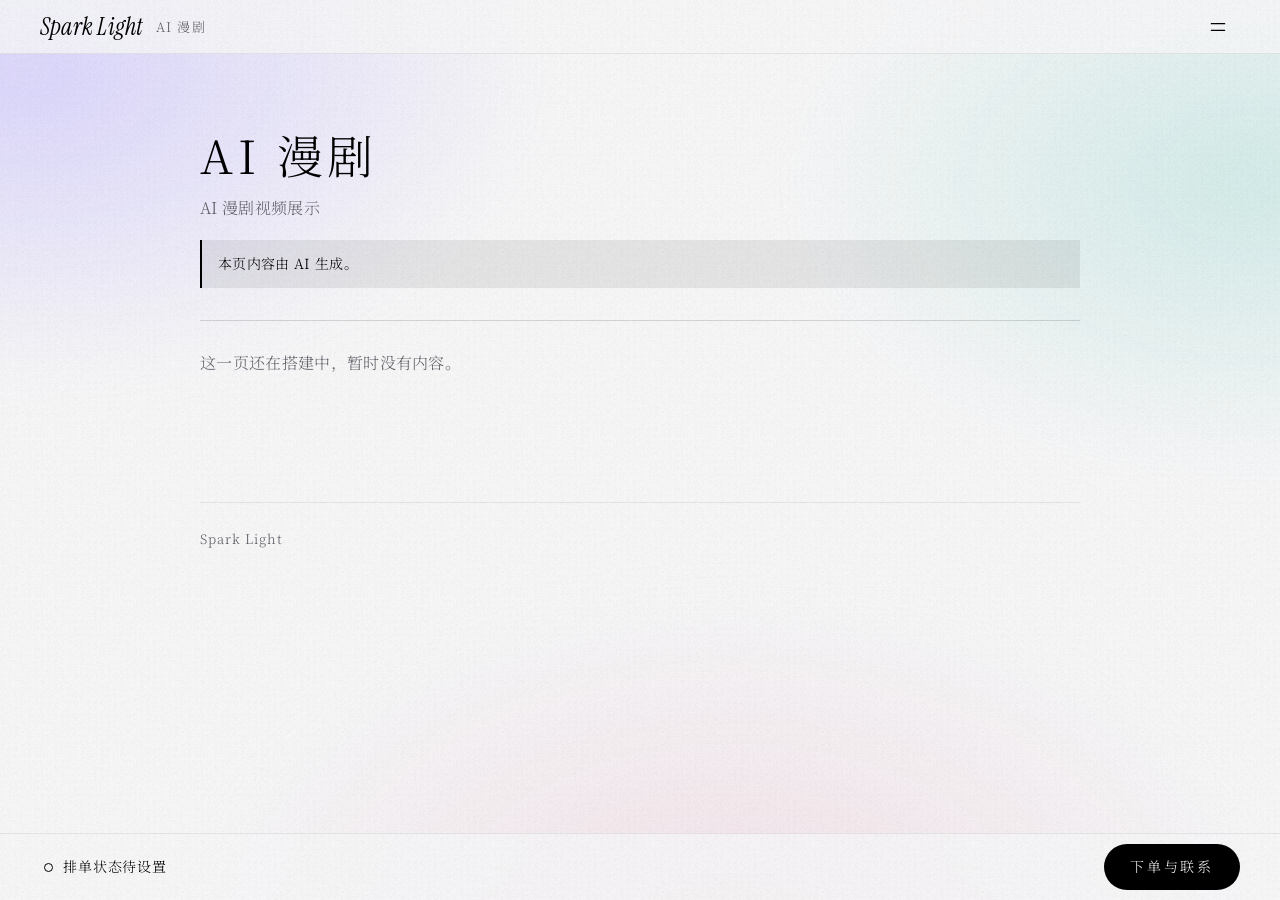
==== drama/index.html @ 35c81d9a "上线 spark-light 作品集站点：多页面结构、主题与数据层 - 首页、作品、游戏、戏剧、反馈等页面 - core 内核（shell/boot/data/util）与 themes 主题注册 -" ====
<!doctype html>
<html lang="zh-CN" data-root="../">
<head>
<meta charset="utf-8">
<meta name="viewport" content="width=device-width, initial-scale=1, viewport-fit=cover">
<title>AI 漫剧 · Spark Light</title>
<meta name="theme-color" content="#f8f8f9">
<link rel="icon" href="../favicon.svg" type="image/svg+xml">
<!-- 字体：非阻塞加载。加载不出来时，自动使用 core/base.css 里设置的兜底字体，页面不会卡住 -->
<link rel="preconnect" href="https://fonts.googleapis.com">
<link rel="preconnect" href="https://fonts.gstatic.com" crossorigin>
<link rel="preload" as="style" href="https://fonts.googleapis.com/css2?family=Instrument+Serif:ital@0;1&family=Noto+Serif+SC:wght@300;400;600&display=swap" onload="this.onload=null;this.rel='stylesheet'">
<noscript><link rel="stylesheet" href="https://fonts.googleapis.com/css2?family=Instrument+Serif:ital@0;1&family=Noto+Serif+SC:wght@300;400;600&display=swap"></noscript>
<link rel="stylesheet" href="../core/base.css">
<script src="../themes/registry.js"></script>
<script src="../core/init.js"></script>
<noscript><style>.sl-fallback{opacity:1!important;animation:none!important;pointer-events:auto!important}</style></noscript>
<link rel="stylesheet" href="page.css">
</head>
<body data-page="drama">
<a class="sl-fallback" href="../">Spark Light 主界面</a>
<main id="main" class="sl-main">
  <header class="sl-page-head">
    <h1 class="sl-page-title" id="page-title">AI 漫剧</h1>
    <p class="sl-lede" id="page-lede"></p>
    <p class="sl-ai-note">本页内容由 AI 生成。</p>
  </header>
  <div id="page-body">
    <p class="sl-empty">这一页还在搭建中，暂时没有内容。</p>
  </div>
  <footer class="sl-foot">Spark Light</footer>
</main>
<script type="module" src="../core/boot.js"></script>
<script type="module" src="page.js"></script>
</body>
</html>
---- core/base.css ----
/* core/base.css
   与主题无关的结构和组件骨架。所有颜色、字体、圆角、动效曲线都来自 --sl-* 变量。
   主题文件（themes 文件夹下各主题的 theme.css）只负责给变量赋值和加装饰。
   下面 :root 里的值是兜底：即使主题文件没加载出来，站点也能正常阅读。 */

:root {
  --sl-bg: #f8f8f9;
  --sl-surface: #fdfdfd;
  --sl-surface-2: #efeff1;
  --sl-ink: #000;
  --sl-ink-2: #2c2c30;
  --sl-mute: #62626a;      /* 次要文字，对浅底对比度约 5.7:1 */
  --sl-faint: #8a8a92;     /* 仅用于装饰，不用于需要阅读的文字 */
  --sl-on-ink: #fff;
  --sl-line: rgba(0, 0, 0, .14);
  --sl-line-2: rgba(0, 0, 0, .07);
  --sl-glow-a: rgba(207, 200, 255, .7);
  --sl-glow-b: rgba(191, 230, 225, .65);
  --sl-glow-c: rgba(241, 216, 226, .65);
  --sl-glass-bg: rgba(253, 253, 253, .86);
  --sl-glass-blur: 18px;
  --sl-scrim: rgba(0, 0, 0, .35);
  --sl-font-disp: "Instrument Serif", "Didot", "Bodoni 72", "Times New Roman", serif;
  --sl-font-body: "Noto Serif SC", "Source Han Serif SC", "Noto Serif CJK SC", "Songti SC", "STSong", "SimSun", serif;
  --sl-font-mono: ui-monospace, "SF Mono", Menlo, Consolas, monospace;
  --sl-radius-s: 10px;
  --sl-radius-m: 18px;
  --sl-radius-l: 26px;
  --sl-radius-pill: 999px;
  --sl-ease: cubic-bezier(.22, .8, .18, 1);
  --sl-head-h: 54px;
  --sl-bar-h: 64px;
  --sl-sat: env(safe-area-inset-top, 0px);
  --sl-sab: env(safe-area-inset-bottom, 0px);
  --sl-z-bg: -1;
  --sl-z-head: 40;
  --sl-z-bar: 45;
  --sl-z-grain: 60;
  --sl-z-scrim: 70;
  --sl-z-sheet: 80;
  --sl-z-toast: 90;
}

*, *::before, *::after { box-sizing: border-box; }
html { -webkit-text-size-adjust: 100%; -webkit-tap-highlight-color: transparent; scroll-padding-top: calc(var(--sl-head-h) + var(--sl-sat) + 12px); }
html, body { overflow-x: hidden; overflow-x: clip; }
body {
  margin: 0;
  padding-top: calc(var(--sl-head-h) + var(--sl-sat));
  padding-bottom: calc(var(--sl-bar-h) + var(--sl-sab) + 24px);
  background: var(--sl-bg);
  color: var(--sl-ink);
  font-family: var(--sl-font-body);
  font-weight: 300;
  font-size: 16px;
  line-height: 1.8;
  letter-spacing: .02em;
  min-height: 100vh;
}
body.sl-lock { overflow: hidden; }
button { font: inherit; color: inherit; background: none; border: 0; padding: 0; cursor: pointer; touch-action: manipulation; -webkit-user-select: none; user-select: none; }
a { color: inherit; }
svg { display: block; }
h1, h2, h3, p, ul, ol { margin: 0; }
ul, ol { padding: 0; list-style: none; }
:focus-visible { outline: 2px solid var(--sl-ink); outline-offset: 3px; border-radius: 4px; }

.sl-visually-hidden { position: absolute; width: 1px; height: 1px; overflow: hidden; clip: rect(0 0 0 0); white-space: nowrap; }
.sl-skip { position: absolute; left: 12px; top: -60px; z-index: 100; padding: 10px 16px; background: var(--sl-ink); color: var(--sl-on-ink); border-radius: var(--sl-radius-s); text-decoration: none; }
.sl-skip:focus { top: calc(var(--sl-sat) + 8px); }

/* ---------- 动效降级 ----------
   data-motion="simple" 由 core/init.js 根据访客选择或系统“减少动态效果”设置写入 */
html[data-motion="simple"] *,
html[data-motion="simple"] *::before,
html[data-motion="simple"] *::after {
  animation-duration: .001ms !important;
  animation-delay: 0s !important;
  animation-iteration-count: 1 !important;
  transition-duration: .001ms !important;
  transition-delay: 0s !important;
  scroll-behavior: auto !important;
}
@media (prefers-reduced-motion: reduce) {
  html:not([data-motion]) *, html:not([data-motion]) *::before, html:not([data-motion]) *::after {
    animation-duration: .001ms !important; animation-delay: 0s !important; transition-duration: .001ms !important; transition-delay: 0s !important; scroll-behavior: auto !important;
  }
}

/* ---------- 顶栏 ---------- */
.sl-head {
  position: fixed; left: 0; right: 0; top: 0; z-index: var(--sl-z-head);
  height: calc(var(--sl-head-h) + var(--sl-sat));
  padding: var(--sl-sat) clamp(20px, 5vw, 40px) 0;
  display: flex; align-items: center; justify-content: space-between; gap: 12px;
  background: var(--sl-glass-bg);
  -webkit-backdrop-filter: blur(var(--sl-glass-blur)); backdrop-filter: blur(var(--sl-glass-blur));
  border-bottom: 1px solid var(--sl-line-2);
}
.sl-brand { display: inline-flex; align-items: baseline; gap: 12px; min-height: 44px; align-items: center; text-decoration: none; }
.sl-brand-name { font-family: var(--sl-font-disp); font-style: italic; font-size: 24px; line-height: 1; letter-spacing: .01em; }
.sl-brand-page { font-size: 13px; color: var(--sl-mute); letter-spacing: .12em; }
.sl-iconbtn { width: 44px; height: 44px; display: grid; place-items: center; border-radius: 50%; transition: background-color .3s var(--sl-ease); }
.sl-iconbtn:hover { background: var(--sl-line-2); }

/* ---------- 底部固定：排单状态 + 下单与联系 ---------- */
.sl-orderbar {
  position: fixed; left: 0; right: 0; bottom: 0; z-index: var(--sl-z-bar);
  padding: 10px clamp(20px, 5vw, 40px) calc(10px + var(--sl-sab));
  min-height: calc(var(--sl-bar-h) + var(--sl-sab));
  display: flex; align-items: center; justify-content: space-between; gap: 12px;
  background: var(--sl-glass-bg);
  -webkit-backdrop-filter: blur(var(--sl-glass-blur)); backdrop-filter: blur(var(--sl-glass-blur));
  border-top: 1px solid var(--sl-line-2);
}
.sl-status { display: inline-flex; align-items: center; gap: 10px; min-height: 44px; padding: 0 4px; font-size: 14px; letter-spacing: .06em; text-align: left; }
.sl-dot { width: 9px; height: 9px; border-radius: 50%; border: 1.5px solid var(--sl-ink); flex: none; }
.sl-status[data-state="open"] .sl-dot { background: var(--sl-ink); }

/* ---------- 按钮 ---------- */
.sl-btn {
  display: inline-flex; align-items: center; justify-content: center; gap: 10px;
  min-height: 46px; padding: 0 26px; border-radius: var(--sl-radius-pill);
  background: var(--sl-ink); color: var(--sl-on-ink);
  font-size: 14px; letter-spacing: .2em; text-decoration: none; white-space: nowrap;
  transition: opacity .3s var(--sl-ease), transform .25s var(--sl-ease);
}
.sl-btn:hover { opacity: .86; }
.sl-btn:active { transform: scale(.97); }
.sl-btn--ghost { background: transparent; color: var(--sl-ink); border: 1px solid var(--sl-line); }

/* ---------- 底部弹层（手机）/ 居中弹窗（宽屏）---------- */
.sl-scrim { position: fixed; inset: 0; z-index: var(--sl-z-scrim); background: var(--sl-scrim); opacity: 0; visibility: hidden; transition: opacity .35s var(--sl-ease), visibility 0s .35s; }
.sl-scrim.on { opacity: 1; visibility: visible; transition-delay: 0s; }
.sl-sheet {
  position: fixed; left: 0; right: 0; bottom: 0; z-index: var(--sl-z-sheet);
  max-height: 86vh; max-height: 86dvh; overflow: auto; overscroll-behavior: contain;
  padding: 10px clamp(20px, 5vw, 28px) calc(28px + var(--sl-sab));
  border-radius: var(--sl-radius-l) var(--sl-radius-l) 0 0;
  background: var(--sl-surface);
  box-shadow: 0 -30px 70px -30px rgba(0, 0, 0, .35);
  transform: translateY(105%); visibility: hidden;
  transition: transform .5s var(--sl-ease), visibility 0s .5s;
}
.sl-sheet.on { transform: none; visibility: visible; transition-delay: 0s; }
.sl-sheet-grip { width: 38px; height: 4px; border-radius: 4px; background: var(--sl-line); margin: 4px auto 6px; }
.sl-sheet-head { display: flex; align-items: center; justify-content: space-between; gap: 12px; margin-bottom: 8px; }
.sl-sheet-title { font-size: 22px; font-weight: 400; letter-spacing: .06em; }
.sl-sheet-sec { margin-top: 22px; padding-top: 18px; border-top: 1px solid var(--sl-line-2); }
.sl-sheet-sec > h3 { font-size: 13px; font-weight: 400; color: var(--sl-mute); letter-spacing: .14em; margin-bottom: 8px; }
@media (min-width: 720px) {
  .sl-sheet {
    left: 50%; right: auto; bottom: auto; top: 50%; width: min(520px, 92vw);
    border-radius: var(--sl-radius-l); padding-bottom: 28px; opacity: 0;
    transform: translate(-50%, -46%) scale(.98);
    box-shadow: 0 40px 90px -30px rgba(0, 0, 0, .4);
    transition: transform .5s var(--sl-ease), opacity .4s var(--sl-ease), visibility 0s .5s;
  }
  .sl-sheet.on { transform: translate(-50%, -50%); opacity: 1; }
  .sl-sheet-grip { display: none; }
}

/* 弹层里的列表行 */
.sl-rows > li { border-bottom: 1px solid var(--sl-line-2); }
.sl-rows > li:last-child { border-bottom: 0; }
.sl-row { display: flex; align-items: center; justify-content: space-between; gap: 14px; width: 100%; min-height: 52px; padding: 8px 2px; text-align: left; text-decoration: none; }
.sl-row-main { display: grid; gap: 2px; min-width: 0; }
.sl-row-title { font-size: 17px; letter-spacing: .05em; }
.sl-row-desc { font-size: 13px; color: var(--sl-mute); line-height: 1.6; }
.sl-row[aria-current="page"] .sl-row-title { font-weight: 600; }
.sl-row[aria-disabled="true"] { opacity: .55; cursor: default; }
.sl-tag { font-size: 12px; letter-spacing: .1em; color: var(--sl-mute); border: 1px solid var(--sl-line); border-radius: var(--sl-radius-pill); padding: 1px 10px; white-space: nowrap; }

/* 开关 */
.sl-switch { position: relative; flex: none; width: 52px; height: 30px; border-radius: var(--sl-radius-pill); background: var(--sl-line); transition: background-color .3s var(--sl-ease); }
.sl-switch::after { content: ""; position: absolute; left: 3px; top: 3px; width: 24px; height: 24px; border-radius: 50%; background: var(--sl-surface); box-shadow: 0 1px 3px rgba(0, 0, 0, .3); transition: transform .3s var(--sl-ease); }
.sl-switch[aria-checked="true"] { background: var(--sl-ink); }
.sl-switch[aria-checked="true"]::after { transform: translateX(22px); }

/* 单选（主题列表）*/
.sl-radio { flex: none; width: 20px; height: 20px; border-radius: 50%; border: 1.5px solid var(--sl-ink); display: grid; place-items: center; }
.sl-row[aria-checked="true"] .sl-radio::after { content: ""; width: 10px; height: 10px; border-radius: 50%; background: var(--sl-ink); }

/* 提示条 */
.sl-toast { position: fixed; left: 50%; bottom: calc(var(--sl-bar-h) + var(--sl-sab) + 18px); z-index: var(--sl-z-toast); transform: translate(-50%, 12px); opacity: 0; pointer-events: none; padding: 10px 20px; border-radius: var(--sl-radius-pill); background: var(--sl-ink); color: var(--sl-on-ink); font-size: 14px; transition: opacity .3s var(--sl-ease), transform .3s var(--sl-ease); }
.sl-toast.on { opacity: 1; transform: translate(-50%, 0); }

/* ---------- 页面内容骨架 ---------- */
.sl-main { max-width: 960px; margin: 0 auto; padding: 0 clamp(20px, 5vw, 40px); }
.sl-section { padding: clamp(44px, 9vw, 84px) 0 0; }
.sl-h2 { font-size: clamp(26px, 5vw, 34px); font-weight: 400; letter-spacing: .08em; line-height: 1.3; }
.sl-lede { margin-top: 10px; color: var(--sl-mute); max-width: 36em; }
.sl-ph { color: var(--sl-mute); font-style: italic; }
.sl-loading { color: var(--sl-mute); padding: 16px 0; }
.sl-empty { margin-top: 28px; padding: 28px 0; border-top: 1px solid var(--sl-line); color: var(--sl-mute); }
.sl-error { margin-top: 18px; padding: 14px 16px; border: 1px solid var(--sl-ink); border-radius: var(--sl-radius-s); display: grid; gap: 4px; font-size: 14px; line-height: 1.7; }
.sl-ai-note { margin-top: 18px; padding: 12px 16px; border-left: 2px solid var(--sl-ink); background: var(--sl-line-2); font-size: 14px; line-height: 1.7; }

.sl-page-head { padding-top: clamp(40px, 9vw, 72px); }
.sl-page-title { font-family: var(--sl-font-body); font-size: clamp(30px, 7vw, 46px); font-weight: 300; letter-spacing: .1em; line-height: 1.25; }

/* 价目 */
.sl-price-cat { margin-top: 36px; }
.sl-price-cat > h3 { font-size: 20px; font-weight: 400; letter-spacing: .08em; }
.sl-price-sum { font-size: 14px; color: var(--sl-mute); margin-top: 2px; }
.sl-price-list { margin-top: 10px; }
.sl-price-row { display: grid; grid-template-columns: 1fr auto; gap: 4px 18px; padding: 12px 0; border-bottom: 1px solid var(--sl-line-2); align-items: baseline; }
.sl-price-name { letter-spacing: .04em; }
.sl-price-val { font-family: var(--sl-font-disp); font-size: 22px; letter-spacing: .02em; white-space: nowrap; }
.sl-price-note { grid-column: 1 / -1; font-size: 13px; color: var(--sl-mute); line-height: 1.6; }
.sl-rules { margin-top: 12px; display: grid; gap: 6px; font-size: 14px; color: var(--sl-ink-2); }
.sl-rules > li { padding-left: 1.1em; position: relative; }
.sl-rules > li::before { content: ""; position: absolute; left: 0; top: .85em; width: .5em; height: 1px; background: var(--sl-ink); }

/* 入口列表：带分隔线的行，不做成一堆卡片 */
.sl-entries { margin-top: 18px; border-top: 1px solid var(--sl-line); }
.sl-entry { display: flex; align-items: center; justify-content: space-between; gap: 18px; padding: 20px 2px; border-bottom: 1px solid var(--sl-line); text-decoration: none; transition: padding-left .4s var(--sl-ease); }
.sl-entry:hover { padding-left: 10px; }
.sl-entry-title { font-size: clamp(20px, 4vw, 26px); letter-spacing: .06em; }
.sl-entry-desc { font-size: 14px; color: var(--sl-mute); line-height: 1.6; }
.sl-entry-main { display: grid; gap: 2px; }

/* 页面底部署名 */
.sl-foot { margin-top: clamp(56px, 10vw, 96px); padding: 24px 0 8px; border-top: 1px solid var(--sl-line-2); font-size: 13px; color: var(--sl-mute); letter-spacing: .08em; }

/* 导航没挂上时的兜底入口：3 秒后才出现，避免正常情况下闪一下 */
.sl-fallback { position: fixed; left: 12px; top: calc(var(--sl-sat) + 10px); z-index: var(--sl-z-head); padding: 8px 14px; background: var(--sl-surface); border: 1px solid var(--sl-line); border-radius: var(--sl-radius-pill); font-size: 14px; opacity: 0; pointer-events: none; animation: sl-fallback-in 0s 3s forwards; }
html[data-shell] .sl-fallback { display: none; }
@keyframes sl-fallback-in { to { opacity: 1; pointer-events: auto; } }
html[data-motion="simple"] .sl-fallback { animation-delay: 3s !important; }
---- drama/page.css ----
/* AI 漫剧页专属样式。所有选择器都限定在 body[data-page="drama"] 下，避免影响其他页面。 */
body[data-page="drama"] .sl-page-head { padding-bottom: 4px; }
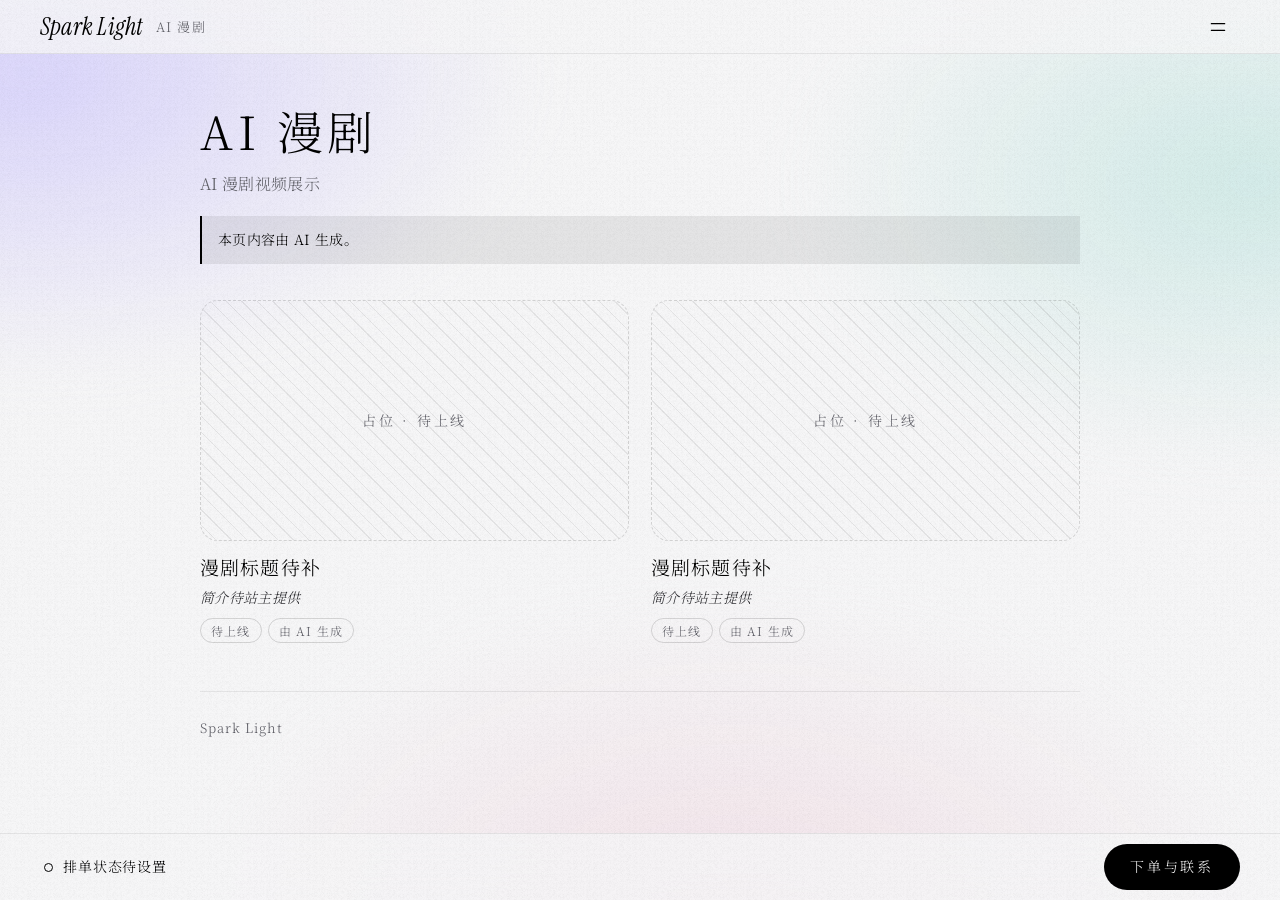
==== commit 2a95fa43: "阶段 4：间距收紧、AI 漫剧页、小游戏页骨架 间距 - 子页面板块间距收紧，相邻板块间加纯 CSS 细线 + 小菱形分隔 - 主界面取消章节强制一屏（--chap-min 改为 0px），高度由内容" ====
--- a/drama/index.html
+++ b/drama/index.html
@@ -25,9 +25,9 @@
     <p class="sl-lede" id="page-lede"></p>
     <p class="sl-ai-note">本页内容由 AI 生成。</p>
   </header>
-  <div id="page-body">
-    <p class="sl-empty">这一页还在搭建中，暂时没有内容。</p>
-  </div>
+  <section class="sl-section" aria-label="漫剧列表">
+    <div id="dr-root"><p class="sl-loading">正在读取漫剧</p></div>
+  </section>
   <footer class="sl-foot">Spark Light</footer>
 </main>
 <script type="module" src="../core/boot.js"></script>
--- a/core/base.css
+++ b/core/base.css
@@ -39,6 +39,11 @@
   --sl-z-scrim: 70;
   --sl-z-sheet: 80;
   --sl-z-toast: 90;
+  /* 板块之间的距离。想再紧一点或再松一点，只改这四个值（全站子页面同步变化） */
+  --sl-gap-head: clamp(28px, 6vw, 48px);     /* 页面标题上方 */
+  --sl-gap-first: clamp(22px, 4.5vw, 32px);  /* 标题与第一个板块之间 */
+  --sl-gap-section: clamp(20px, 4vw, 28px);  /* 板块分隔线上方、下方各一份 */
+  --sl-gap-foot: clamp(32px, 6vw, 48px);     /* 页面底部署名上方 */
 }
 
 *, *::before, *::after { box-sizing: border-box; }
@@ -187,16 +192,24 @@
 
 /* ---------- 页面内容骨架 ---------- */
 .sl-main { max-width: 960px; margin: 0 auto; padding: 0 clamp(20px, 5vw, 40px); }
-.sl-section { padding: clamp(44px, 9vw, 84px) 0 0; }
+.sl-section { padding: var(--sl-gap-first) 0 0; }
+/* 相邻板块之间：缩小空隙，并放一条细小的分隔装饰（纯 CSS 线条与菱形，颜色跟随主题变量） */
+.sl-section + .sl-section { padding-top: var(--sl-gap-section); }
+.sl-section + .sl-section::before {
+  content: ""; display: block; width: 200px; max-width: 70%; height: 10px; margin: 0 auto var(--sl-gap-section);
+  background: var(--sl-faint); opacity: .8;
+  -webkit-mask: url("data:image/svg+xml,%3Csvg xmlns='http://www.w3.org/2000/svg' viewBox='0 0 200 10' fill='none' stroke='%23000' stroke-width='1'%3E%3Cpath d='M0 5H82M118 5H200'/%3E%3Cpath d='M100 .8L104.2 5L100 9.2L95.8 5Z'/%3E%3C/svg%3E") center / 100% 100% no-repeat;
+  mask: url("data:image/svg+xml,%3Csvg xmlns='http://www.w3.org/2000/svg' viewBox='0 0 200 10' fill='none' stroke='%23000' stroke-width='1'%3E%3Cpath d='M0 5H82M118 5H200'/%3E%3Cpath d='M100 .8L104.2 5L100 9.2L95.8 5Z'/%3E%3C/svg%3E") center / 100% 100% no-repeat;
+}
 .sl-h2 { font-size: clamp(26px, 5vw, 34px); font-weight: 400; letter-spacing: .08em; line-height: 1.3; }
 .sl-lede { margin-top: 10px; color: var(--sl-mute); max-width: 36em; }
 .sl-ph { color: var(--sl-mute); font-style: italic; }
 .sl-loading { color: var(--sl-mute); padding: 16px 0; }
-.sl-empty { margin-top: 28px; padding: 28px 0; border-top: 1px solid var(--sl-line); color: var(--sl-mute); }
+.sl-empty { margin-top: 20px; padding: 20px 0; border-top: 1px solid var(--sl-line); color: var(--sl-mute); }
 .sl-error { margin-top: 18px; padding: 14px 16px; border: 1px solid var(--sl-ink); border-radius: var(--sl-radius-s); display: grid; gap: 4px; font-size: 14px; line-height: 1.7; }
 .sl-ai-note { margin-top: 18px; padding: 12px 16px; border-left: 2px solid var(--sl-ink); background: var(--sl-line-2); font-size: 14px; line-height: 1.7; }
 
-.sl-page-head { padding-top: clamp(40px, 9vw, 72px); }
+.sl-page-head { padding-top: var(--sl-gap-head); }
 .sl-page-title { font-family: var(--sl-font-body); font-size: clamp(30px, 7vw, 46px); font-weight: 300; letter-spacing: .1em; line-height: 1.25; }
 
 /* 价目 */
@@ -221,7 +234,7 @@
 .sl-entry-main { display: grid; gap: 2px; }
 
 /* 页面底部署名 */
-.sl-foot { margin-top: clamp(56px, 10vw, 96px); padding: 24px 0 8px; border-top: 1px solid var(--sl-line-2); font-size: 13px; color: var(--sl-mute); letter-spacing: .08em; }
+.sl-foot { margin-top: var(--sl-gap-foot); padding: 24px 0 8px; border-top: 1px solid var(--sl-line-2); font-size: 13px; color: var(--sl-mute); letter-spacing: .08em; }
 
 /* 导航没挂上时的兜底入口：3 秒后才出现，避免正常情况下闪一下 */
 .sl-fallback { position: fixed; left: 12px; top: calc(var(--sl-sat) + 10px); z-index: var(--sl-z-head); padding: 8px 14px; background: var(--sl-surface); border: 1px solid var(--sl-line); border-radius: var(--sl-radius-pill); font-size: 14px; opacity: 0; pointer-events: none; animation: sl-fallback-in 0s 3s forwards; }
--- a/drama/page.css
+++ b/drama/page.css
@@ -1,2 +1,49 @@
 /* AI 漫剧页专属样式。所有选择器都限定在 body[data-page="drama"] 下，避免影响其他页面。 */
 body[data-page="drama"] .sl-page-head { padding-bottom: 4px; }
+
+/* 列表：手机一列，宽屏两列 */
+body[data-page="drama"] .dr-grid { display: grid; grid-template-columns: minmax(0, 1fr); gap: 22px; }
+@media (min-width: 720px) { body[data-page="drama"] .dr-grid { grid-template-columns: repeat(2, minmax(0, 1fr)); gap: 26px 22px; } }
+body[data-page="drama"] .dr-card { display: grid; gap: 12px; width: 100%; text-align: left; border-radius: var(--sl-radius-m); }
+body[data-page="drama"] .dr-media { position: relative; display: block; aspect-ratio: 16 / 9; overflow: hidden; border-radius: var(--sl-radius-m); background: var(--sl-surface-2); }
+body[data-page="drama"] .dr-media img { width: 100%; height: 100%; object-fit: cover; display: block; transition: transform .6s var(--sl-ease); }
+body[data-page="drama"] .dr-nocover::after { content: ""; position: absolute; inset: 0; background: repeating-linear-gradient(45deg, transparent 0 10px, var(--sl-line-2) 10px 11px); }
+body[data-page="drama"] .dr-card--ph .dr-media { border: 1px dashed var(--sl-line); background: transparent; }
+body[data-page="drama"] .dr-ph-label { position: absolute; inset: 0; z-index: 1; display: grid; place-items: center; font-size: 14px; letter-spacing: .2em; color: var(--sl-mute); }
+body[data-page="drama"] .dr-info { display: grid; gap: 4px; }
+body[data-page="drama"] .dr-title { font-size: 19px; letter-spacing: .06em; line-height: 1.5; overflow-wrap: anywhere; }
+body[data-page="drama"] .dr-sum { font-size: 14px; color: var(--sl-ink-2); line-height: 1.7; overflow-wrap: anywhere; }
+body[data-page="drama"] .dr-date { font-family: var(--sl-font-disp); font-style: italic; font-size: 15px; color: var(--sl-mute); }
+body[data-page="drama"] .dr-tags { display: flex; flex-wrap: wrap; gap: 6px; margin-top: 4px; }
+@media (hover: hover) and (pointer: fine) { body[data-page="drama"] button.dr-card:hover .dr-media img { transform: scale(1.04); } }
+
+/* 观看窗：深色底，阅读和看视频都更专注 */
+body[data-page="drama"] .dr-scrim { position: fixed; inset: 0; z-index: var(--sl-z-scrim); background: rgba(0, 0, 0, .86); opacity: 0; visibility: hidden; transition: opacity .3s var(--sl-ease), visibility 0s .3s; }
+body[data-page="drama"] .dr-scrim.on { opacity: 1; visibility: visible; transition-delay: 0s; }
+body[data-page="drama"] .dr-viewer { position: fixed; inset: 0; z-index: var(--sl-z-sheet); display: grid; grid-template-rows: auto minmax(0, 1fr); color: #fff; background: #0b0b0e; opacity: 0; visibility: hidden; transition: opacity .3s var(--sl-ease), visibility 0s .3s; }
+body[data-page="drama"] .dr-viewer.on { opacity: 1; visibility: visible; transition-delay: 0s; }
+body[data-page="drama"] .dr-v-head { display: flex; align-items: center; justify-content: space-between; gap: 12px; padding: calc(var(--sl-sat) + 8px) 12px 8px 20px; }
+body[data-page="drama"] .dr-v-ht { display: flex; align-items: baseline; gap: 14px; min-width: 0; }
+body[data-page="drama"] .dr-v-title { margin: 0; font-size: 18px; font-weight: 400; letter-spacing: .06em; overflow-wrap: anywhere; }
+body[data-page="drama"] .dr-v-count { flex: none; font-family: var(--sl-font-disp); font-style: italic; font-size: 16px; opacity: .75; }
+body[data-page="drama"] .dr-v-x { flex: none; color: #fff; background: rgba(255, 255, 255, .12); }
+body[data-page="drama"] .dr-v-body { overflow-y: auto; overscroll-behavior: contain; padding: 0 12px calc(var(--sl-sab) + 20px); }
+body[data-page="drama"] .dr-v-meta { margin: 0; font-size: 13px; letter-spacing: .12em; opacity: .75; }
+body[data-page="drama"] .dr-v-end { padding: 18px 0 8px; text-align: center; }
+
+/* 视频 */
+body[data-page="drama"] .dr-vwrap { max-width: 960px; margin: 0 auto; display: grid; gap: 14px; }
+body[data-page="drama"] .dr-player { position: relative; aspect-ratio: 16 / 9; background: #000; border-radius: var(--sl-radius-s); overflow: hidden; }
+body[data-page="drama"] .dr-player-wait { position: absolute; inset: 0; display: grid; place-items: center; margin: 0; font-size: 14px; letter-spacing: .2em; opacity: .6; }
+body[data-page="drama"] .dr-frame { position: absolute; inset: 0; width: 100%; height: 100%; border: 0; }
+body[data-page="drama"] .dr-v-info { display: grid; gap: 8px; padding: 0 4px; }
+body[data-page="drama"] .dr-v-sum { margin: 0; font-size: 15px; line-height: 1.8; opacity: .92; }
+body[data-page="drama"] .dr-v-out { margin: 0; font-size: 14px; opacity: .85; }
+body[data-page="drama"] .dr-v-out a { margin-left: .4em; text-underline-offset: 4px; }
+
+/* 图文：竖向连续阅读，未加载时用固定比例的框占位，滚动不跳动 */
+body[data-page="drama"] .dr-pages { max-width: 720px; margin: 0 auto; display: grid; gap: 6px; }
+body[data-page="drama"] .dr-pg { position: relative; aspect-ratio: 3 / 4; background: rgba(255, 255, 255, .06); border-radius: 4px; overflow: hidden; }
+body[data-page="drama"] .dr-pg-img { display: block; width: 100%; height: 100%; object-fit: contain; }
+body[data-page="drama"] .dr-pg-fail { position: absolute; inset: 0; display: grid; place-content: center; justify-items: center; gap: 12px; font-size: 14px; }
+body[data-page="drama"] .dr-viewer .sl-btn--ghost { color: #fff; border-color: rgba(255, 255, 255, .6); }
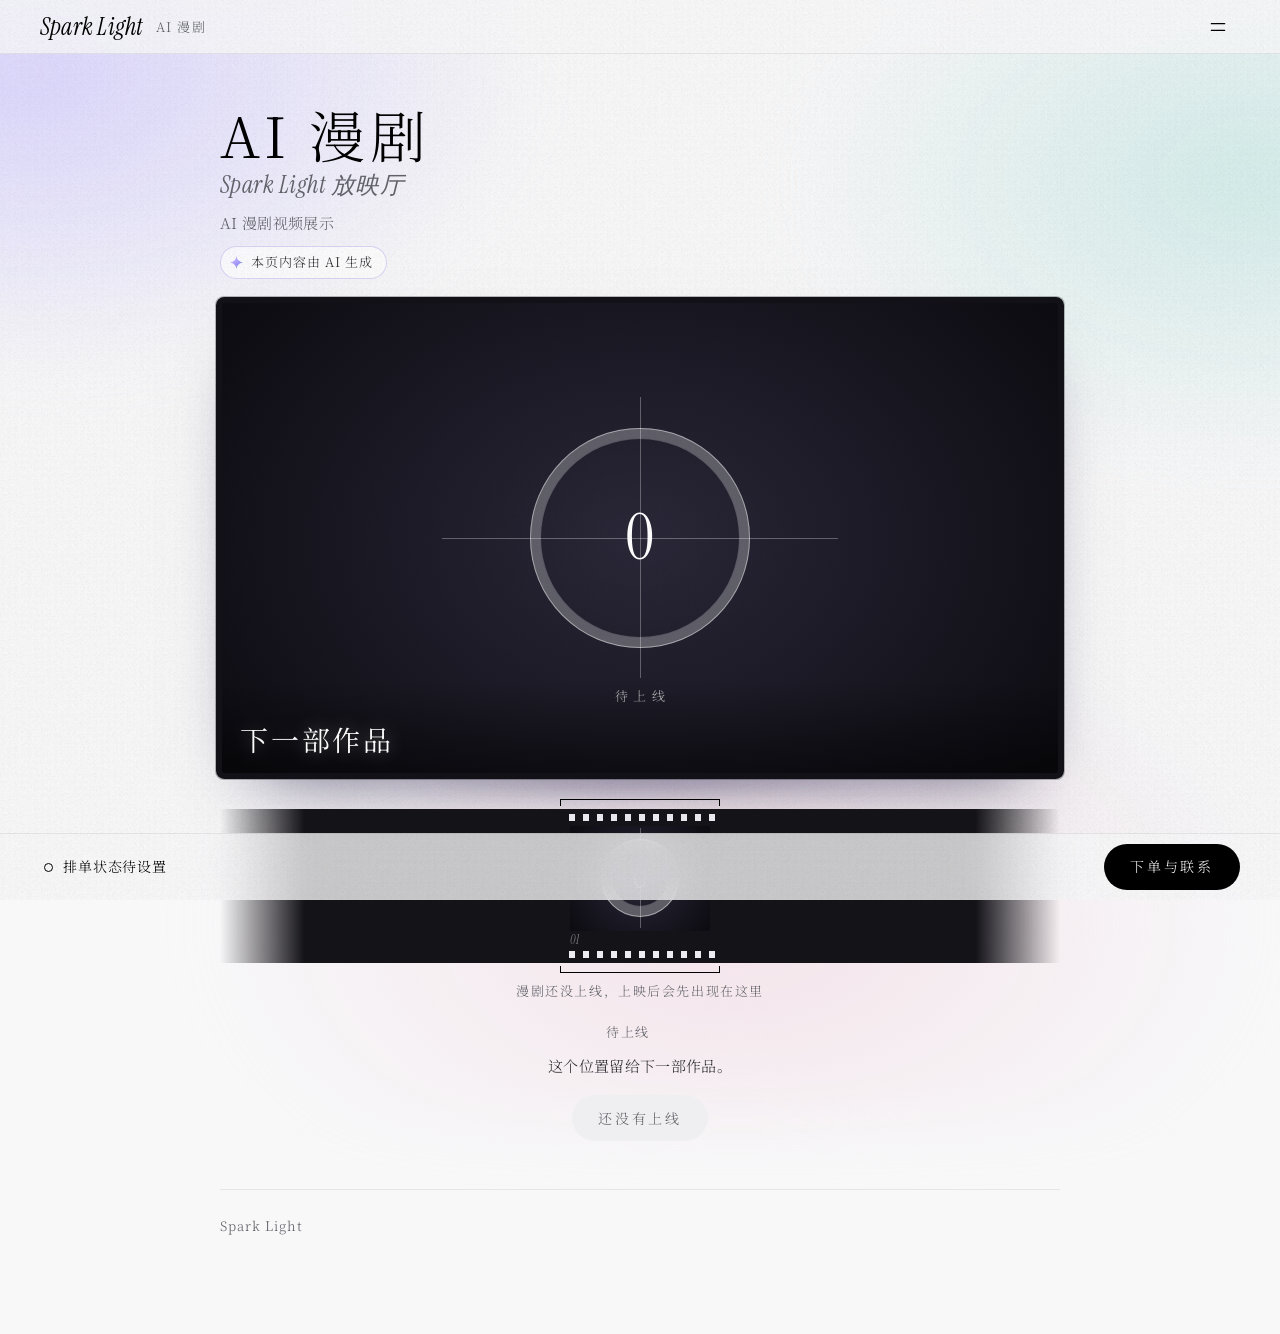
==== commit 07946d0e: "AI 漫剧页改为放映厅、小游戏页改为方块游戏机（按站主参考稿） 漫剧页 - 重做界面：银幕 + 胶片条 + 类型筛选 + 当前这一部的介绍。胶片可左右拖动、方向键挑选，停在片门里的就是当前一部。 - " ====
--- a/drama/index.html
+++ b/drama/index.html
@@ -20,16 +20,59 @@
 <body data-page="drama">
 <a class="sl-fallback" href="../">Spark Light 主界面</a>
 <main id="main" class="sl-main">
-  <header class="sl-page-head">
-    <h1 class="sl-page-title" id="page-title">AI 漫剧</h1>
+  <header class="sl-page-head drp-head">
+    <h1 class="sl-page-title"><span id="page-title">AI 漫剧</span><small class="drp-h1-sub">Spark Light 放映厅</small></h1>
     <p class="sl-lede" id="page-lede"></p>
-    <p class="sl-ai-note">本页内容由 AI 生成。</p>
+    <p class="sl-ai-note drp-note"><span class="drp-note-star" aria-hidden="true"></span>本页内容由 AI 生成</p>
   </header>
-  <section class="sl-section" aria-label="漫剧列表">
-    <div id="dr-root"><p class="sl-loading">正在读取漫剧</p></div>
+
+  <section class="drp-hall" id="drp-hall" aria-label="漫剧放映">
+    <!-- 银幕：显示当前选中的这一部 -->
+    <div class="drp-screen-wrap" id="drp-screen-wrap">
+      <div class="drp-screen" id="drp-screen">
+        <div class="drp-layer" id="drp-layer-a" aria-hidden="true"></div>
+        <div class="drp-layer" id="drp-layer-b" aria-hidden="true"></div>
+        <div class="drp-cap"><h2 id="drp-screen-title"></h2><span id="drp-screen-kind"></span></div>
+      </div>
+    </div>
+
+    <!-- 类型筛选：只在同时有视频和长图时才出现 -->
+    <div class="drp-tabs" role="tablist" aria-label="按类型筛选" id="drp-tabs" hidden></div>
+
+    <!-- 胶片 -->
+    <div class="drp-strip-wrap">
+      <div class="drp-strip" id="drp-strip" tabindex="0" role="listbox" aria-label="胶片，左右拖动或用方向键挑选作品"></div>
+      <div class="drp-gate" aria-hidden="true"></div>
+    </div>
+    <p class="drp-hint" id="drp-hint"></p>
+
+    <!-- 当前这一部的介绍与操作 -->
+    <div class="drp-now" aria-live="polite">
+      <p class="drp-now-meta"><span id="drp-n-kind"></span><i id="drp-n-sep1"></i><span id="drp-n-ep"></span><i id="drp-n-sep2"></i><span id="drp-n-date"></span></p>
+      <p class="drp-now-sum" id="drp-sum"></p>
+      <div class="drp-now-act">
+        <button class="sl-btn drp-play" type="button" id="drp-play"><span id="drp-play-text">开始放映</span></button>
+        <a class="sl-btn sl-btn--ghost" id="drp-out" href="#" target="_blank" rel="noopener noreferrer" hidden>在 B 站打开</a>
+      </div>
+    </div>
   </section>
+
   <footer class="sl-foot">Spark Light</footer>
 </main>
+
+<!-- 关灯与放映窗：只有点开才创建播放器或加载图片，关闭即释放 -->
+<div class="drp-lights" id="drp-lights" aria-hidden="true"></div>
+<div class="drp-theater" id="drp-theater" role="dialog" aria-modal="true" aria-labelledby="drp-th-title">
+  <div class="drp-beam" id="drp-beam" aria-hidden="true"></div>
+  <div class="drp-lens" aria-hidden="true"></div>
+  <div class="drp-thbar">
+    <h2 class="drp-th-title" id="drp-th-title"></h2>
+    <span class="drp-th-count" id="drp-th-count" aria-live="polite"></span>
+    <button class="drp-th-x" type="button" id="drp-close">退出放映</button>
+  </div>
+  <div class="drp-pscreen" id="drp-pscreen"><div class="drp-pin" id="drp-pin"></div></div>
+</div>
+
 <script type="module" src="../core/boot.js"></script>
 <script type="module" src="page.js"></script>
 </body>
--- a/core/base.css
+++ b/core/base.css
@@ -44,6 +44,8 @@
   --sl-gap-first: clamp(22px, 4.5vw, 32px);  /* 标题与第一个板块之间 */
   --sl-gap-section: clamp(20px, 4vw, 28px);  /* 板块分隔线上方、下方各一份 */
   --sl-gap-foot: clamp(32px, 6vw, 48px);     /* 页面底部署名上方 */
+  /* 四角星的形状（作为遮罩使用，颜色由 background 决定），弹层装饰与星光迸发共用 */
+  --sl-star: url("data:image/svg+xml,%3Csvg xmlns='http://www.w3.org/2000/svg' viewBox='0 0 20 20'%3E%3Cpath d='M10 0c.6 5.4 4 8.8 10 10-6 1.2-9.4 4.6-10 10-.6-5.4-4-8.8-10-10 6-1.2 9.4-4.6 10-10z'/%3E%3C/svg%3E");
 }
 
 *, *::before, *::after { box-sizing: border-box; }
@@ -241,3 +243,13 @@
 html[data-shell] .sl-fallback { display: none; }
 @keyframes sl-fallback-in { to { opacity: 1; pointer-events: auto; } }
 html[data-motion="simple"] .sl-fallback { animation-delay: 3s !important; }
+
+/* ---------- 星光迸发（core/spark.js 创建的节点）---------- */
+.sl-spark-layer { position: fixed; inset: 0; z-index: 120; pointer-events: none; overflow: hidden; }
+.sl-spark { position: absolute; left: 0; top: 0; will-change: transform, opacity; -webkit-mask: var(--sl-star) center / contain no-repeat; mask: var(--sl-star) center / contain no-repeat; }
+
+/* ---------- 小标签链接（弹层里的快捷入口）---------- */
+.sl-chips { display: flex; flex-wrap: wrap; gap: 8px; }
+.sl-chip { min-height: 40px; padding: 0 16px; display: inline-flex; align-items: center; border: 1px solid var(--sl-line); border-radius: var(--sl-radius-pill); font-size: 14px; letter-spacing: .08em; text-decoration: none; transition: background-color .3s var(--sl-ease), color .3s var(--sl-ease), transform .3s var(--sl-ease); }
+.sl-chip:hover { background: var(--sl-ink); color: var(--sl-on-ink); border-color: var(--sl-ink); }
+.sl-chip:active { transform: scale(.96); }
--- a/drama/page.css
+++ b/drama/page.css
@@ -1,49 +1,243 @@
-/* AI 漫剧页专属样式。所有选择器都限定在 body[data-page="drama"] 下，避免影响其他页面。 */
-body[data-page="drama"] .sl-page-head { padding-bottom: 4px; }
-
-/* 列表：手机一列，宽屏两列 */
-body[data-page="drama"] .dr-grid { display: grid; grid-template-columns: minmax(0, 1fr); gap: 22px; }
-@media (min-width: 720px) { body[data-page="drama"] .dr-grid { grid-template-columns: repeat(2, minmax(0, 1fr)); gap: 26px 22px; } }
-body[data-page="drama"] .dr-card { display: grid; gap: 12px; width: 100%; text-align: left; border-radius: var(--sl-radius-m); }
-body[data-page="drama"] .dr-media { position: relative; display: block; aspect-ratio: 16 / 9; overflow: hidden; border-radius: var(--sl-radius-m); background: var(--sl-surface-2); }
-body[data-page="drama"] .dr-media img { width: 100%; height: 100%; object-fit: cover; display: block; transition: transform .6s var(--sl-ease); }
-body[data-page="drama"] .dr-nocover::after { content: ""; position: absolute; inset: 0; background: repeating-linear-gradient(45deg, transparent 0 10px, var(--sl-line-2) 10px 11px); }
-body[data-page="drama"] .dr-card--ph .dr-media { border: 1px dashed var(--sl-line); background: transparent; }
-body[data-page="drama"] .dr-ph-label { position: absolute; inset: 0; z-index: 1; display: grid; place-items: center; font-size: 14px; letter-spacing: .2em; color: var(--sl-mute); }
-body[data-page="drama"] .dr-info { display: grid; gap: 4px; }
-body[data-page="drama"] .dr-title { font-size: 19px; letter-spacing: .06em; line-height: 1.5; overflow-wrap: anywhere; }
-body[data-page="drama"] .dr-sum { font-size: 14px; color: var(--sl-ink-2); line-height: 1.7; overflow-wrap: anywhere; }
-body[data-page="drama"] .dr-date { font-family: var(--sl-font-disp); font-style: italic; font-size: 15px; color: var(--sl-mute); }
-body[data-page="drama"] .dr-tags { display: flex; flex-wrap: wrap; gap: 6px; margin-top: 4px; }
-@media (hover: hover) and (pointer: fine) { body[data-page="drama"] button.dr-card:hover .dr-media img { transform: scale(1.04); } }
-
-/* 观看窗：深色底，阅读和看视频都更专注 */
-body[data-page="drama"] .dr-scrim { position: fixed; inset: 0; z-index: var(--sl-z-scrim); background: rgba(0, 0, 0, .86); opacity: 0; visibility: hidden; transition: opacity .3s var(--sl-ease), visibility 0s .3s; }
-body[data-page="drama"] .dr-scrim.on { opacity: 1; visibility: visible; transition-delay: 0s; }
-body[data-page="drama"] .dr-viewer { position: fixed; inset: 0; z-index: var(--sl-z-sheet); display: grid; grid-template-rows: auto minmax(0, 1fr); color: #fff; background: #0b0b0e; opacity: 0; visibility: hidden; transition: opacity .3s var(--sl-ease), visibility 0s .3s; }
-body[data-page="drama"] .dr-viewer.on { opacity: 1; visibility: visible; transition-delay: 0s; }
-body[data-page="drama"] .dr-v-head { display: flex; align-items: center; justify-content: space-between; gap: 12px; padding: calc(var(--sl-sat) + 8px) 12px 8px 20px; }
-body[data-page="drama"] .dr-v-ht { display: flex; align-items: baseline; gap: 14px; min-width: 0; }
-body[data-page="drama"] .dr-v-title { margin: 0; font-size: 18px; font-weight: 400; letter-spacing: .06em; overflow-wrap: anywhere; }
-body[data-page="drama"] .dr-v-count { flex: none; font-family: var(--sl-font-disp); font-style: italic; font-size: 16px; opacity: .75; }
-body[data-page="drama"] .dr-v-x { flex: none; color: #fff; background: rgba(255, 255, 255, .12); }
-body[data-page="drama"] .dr-v-body { overflow-y: auto; overscroll-behavior: contain; padding: 0 12px calc(var(--sl-sab) + 20px); }
-body[data-page="drama"] .dr-v-meta { margin: 0; font-size: 13px; letter-spacing: .12em; opacity: .75; }
-body[data-page="drama"] .dr-v-end { padding: 18px 0 8px; text-align: center; }
-
-/* 视频 */
-body[data-page="drama"] .dr-vwrap { max-width: 960px; margin: 0 auto; display: grid; gap: 14px; }
-body[data-page="drama"] .dr-player { position: relative; aspect-ratio: 16 / 9; background: #000; border-radius: var(--sl-radius-s); overflow: hidden; }
-body[data-page="drama"] .dr-player-wait { position: absolute; inset: 0; display: grid; place-items: center; margin: 0; font-size: 14px; letter-spacing: .2em; opacity: .6; }
-body[data-page="drama"] .dr-frame { position: absolute; inset: 0; width: 100%; height: 100%; border: 0; }
-body[data-page="drama"] .dr-v-info { display: grid; gap: 8px; padding: 0 4px; }
-body[data-page="drama"] .dr-v-sum { margin: 0; font-size: 15px; line-height: 1.8; opacity: .92; }
-body[data-page="drama"] .dr-v-out { margin: 0; font-size: 14px; opacity: .85; }
-body[data-page="drama"] .dr-v-out a { margin-left: .4em; text-underline-offset: 4px; }
-
-/* 图文：竖向连续阅读，未加载时用固定比例的框占位，滚动不跳动 */
-body[data-page="drama"] .dr-pages { max-width: 720px; margin: 0 auto; display: grid; gap: 6px; }
-body[data-page="drama"] .dr-pg { position: relative; aspect-ratio: 3 / 4; background: rgba(255, 255, 255, .06); border-radius: 4px; overflow: hidden; }
-body[data-page="drama"] .dr-pg-img { display: block; width: 100%; height: 100%; object-fit: contain; }
-body[data-page="drama"] .dr-pg-fail { position: absolute; inset: 0; display: grid; place-content: center; justify-items: center; gap: 12px; font-size: 14px; }
-body[data-page="drama"] .dr-viewer .sl-btn--ghost { color: #fff; border-color: rgba(255, 255, 255, .6); }
+/* AI 漫剧页专属样式：一座小放映厅。
+   所有选择器都限定在 body[data-page="drama"] 之下，不影响其他页面。
+   颜色与字体一律来自全站 --sl-* 变量；只有胶片底片、遮光这类“影院物件”用本页自己的固定色。 */
+
+body[data-page="drama"] {
+  --drp-film: #141318;      /* 胶片底片 */
+  --drp-hole: #ecebf1;      /* 齿孔 */
+  --drp-violet: #7d6ce1;    /* 银幕底下的柔光 */
+  --drp-fw: 118px;          /* 胶片单格宽度，宽屏时在下面的媒体查询里加大 */
+}
+body[data-page="drama"] .sl-main { max-width: 920px; padding-left: clamp(16px, 3.6vw, 40px); padding-right: clamp(16px, 3.6vw, 40px); }
+
+/* ===== 页头 ===== */
+body[data-page="drama"] .drp-head { display: grid; gap: 10px; justify-items: start; padding-top: var(--sl-gap-head); padding-bottom: clamp(16px, 3.4vw, 24px); }
+body[data-page="drama"] .sl-page-title { font-size: clamp(34px, 9vw, 56px); letter-spacing: .08em; line-height: 1.15; }
+body[data-page="drama"] .drp-h1-sub { display: block; margin-top: 6px; font-family: var(--sl-font-disp); font-style: italic; font-weight: 400; font-size: .42em; letter-spacing: .02em; color: var(--sl-mute); }
+body[data-page="drama"] .sl-lede { margin: 0; max-width: 30em; font-size: 15px; }
+
+/* AI 提示：页眉下面一枚小徽标，不抢标题的视线 */
+body[data-page="drama"] .drp-note {
+  display: inline-flex; align-items: center; gap: 8px; margin: 0;
+  padding: 5px 14px 5px 10px; border: 0; border-radius: var(--sl-radius-pill);
+  background: rgba(255, 255, 255, .7); box-shadow: inset 0 0 0 1px rgba(150, 140, 225, .35);
+  font-size: 13px; line-height: 1.7; letter-spacing: .08em; color: var(--sl-ink-2);
+}
+body[data-page="drama"] .drp-note-star {
+  flex: none; width: 13px; height: 13px;
+  background: linear-gradient(135deg, #d8d2ff, #a597ff 58%, #74c9bc);
+  -webkit-mask: var(--sl-star) center / contain no-repeat; mask: var(--sl-star) center / contain no-repeat;
+}
+
+/* ===== 银幕 ===== */
+body[data-page="drama"] .drp-hall { display: grid; grid-template-columns: minmax(0, 1fr); }
+body[data-page="drama"] .drp-screen-wrap { position: relative; padding: 0 2px; }
+body[data-page="drama"] .drp-screen-wrap::after {
+  content: ""; position: absolute; left: 8%; right: 8%; bottom: -24px; height: 30px; z-index: -1;
+  background: radial-gradient(50% 50% at 50% 50%, var(--drp-glow, var(--drp-violet)), transparent 70%);
+  opacity: .35; filter: blur(10px); transition: background .8s;
+}
+body[data-page="drama"] .drp-screen {
+  position: relative; overflow: hidden; aspect-ratio: 16 / 9;
+  border-radius: 3px; background: #0b0a10;
+  box-shadow: 0 0 0 6px #121117, 0 0 0 7px rgba(0, 0, 0, .25), 0 34px 70px -36px rgba(20, 16, 60, .7);
+}
+body[data-page="drama"] .drp-screen.away { visibility: hidden; }
+body[data-page="drama"] .drp-layer { position: absolute; inset: 0; }
+body[data-page="drama"] .drp-screen::after {
+  content: ""; position: absolute; inset: 0; pointer-events: none; z-index: 2;
+  background: radial-gradient(120% 120% at 50% 45%, transparent 55%, rgba(0, 0, 0, .42));
+}
+body[data-page="drama"] .drp-cap {
+  position: absolute; left: 0; right: 0; bottom: 0; z-index: 3;
+  padding: 40px 18px 14px; color: #fff;
+  background: linear-gradient(rgba(0, 0, 0, 0), rgba(0, 0, 0, .45));
+  display: flex; align-items: baseline; gap: 12px; flex-wrap: wrap;
+}
+body[data-page="drama"] .drp-cap h2 { margin: 0; font-weight: 400; font-size: clamp(19px, 5vw, 28px); letter-spacing: .1em; line-height: 1.35; text-shadow: 0 0 18px rgba(255, 255, 255, .35); }
+body[data-page="drama"] .drp-cap span { font-size: 12px; letter-spacing: .2em; opacity: .75; }
+
+/* 画面：有封面用封面，没有就用同色系的渐层加一个描边编号，不编造画面 */
+body[data-page="drama"] .drp-art { position: absolute; inset: 0; overflow: hidden; }
+body[data-page="drama"] .drp-art img { display: block; width: 100%; height: 100%; object-fit: cover; }
+body[data-page="drama"] .drp-art-no {
+  position: absolute; left: 6%; top: 7%; z-index: 1;
+  font-family: var(--sl-font-disp); font-size: clamp(52px, 16vw, 150px); line-height: .8; letter-spacing: -.03em;
+  color: transparent; -webkit-text-stroke: 1px rgba(255, 255, 255, .45);
+}
+body[data-page="drama"] .drp-art-star {
+  position: absolute; right: 7%; top: 12%; z-index: 1; width: 16px; height: 16px;
+  background: linear-gradient(135deg, #fff, #cfc8ff);
+  -webkit-mask: var(--sl-star) center / contain no-repeat; mask: var(--sl-star) center / contain no-repeat;
+  animation: drp-twinkle 3.6s ease-in-out infinite;
+}
+body[data-page="drama"] .drp-art-star2 { right: 13%; top: 26%; width: 9px; height: 9px; animation-duration: 5.2s; animation-delay: -1.6s; }
+@keyframes drp-twinkle { 0%, 100% { opacity: .3; transform: scale(.8); } 50% { opacity: 1; transform: scale(1); } }
+body[data-page="drama"] .drp-art-ph {
+  position: absolute; right: 12px; top: 12px; z-index: 2; padding: 1px 9px; border-radius: var(--sl-radius-pill);
+  font-size: 11px; letter-spacing: .16em; color: rgba(255, 255, 255, .8); background: rgba(255, 255, 255, .14);
+}
+
+/* 待上线：片头倒数圈里写一个 0，像还没装片的放映机 */
+body[data-page="drama"] .drp-leader { position: absolute; inset: 0; display: grid; place-items: center; background: radial-gradient(60% 80% at 50% 50%, #2a2738, #0d0c12); color: #fff; }
+body[data-page="drama"] .drp-leader-ring {
+  position: relative; width: min(46%, 220px); aspect-ratio: 1; border-radius: 50%; display: grid; place-items: center;
+  box-shadow: inset 0 0 0 1px rgba(255, 255, 255, .45), inset 0 0 0 10px rgba(255, 255, 255, .04), inset 0 0 0 11px rgba(255, 255, 255, .25);
+  background: conic-gradient(rgba(255, 255, 255, .14) var(--p, 0deg), transparent 0);
+}
+body[data-page="drama"] .drp-leader-ring::before,
+body[data-page="drama"] .drp-leader-ring::after { content: ""; position: absolute; background: rgba(255, 255, 255, .3); }
+body[data-page="drama"] .drp-leader-ring::before { left: 50%; top: -14%; bottom: -14%; width: 1px; }
+body[data-page="drama"] .drp-leader-ring::after { top: 50%; left: -40%; right: -40%; height: 1px; }
+body[data-page="drama"] .drp-leader b { position: relative; z-index: 1; font-family: var(--sl-font-disp); font-weight: 400; font-size: clamp(32px, 8vw, 64px); line-height: 1; }
+body[data-page="drama"] .drp-leader small { position: absolute; bottom: 14%; font-size: 13px; letter-spacing: .4em; padding-left: .4em; opacity: .7; }
+
+/* ===== 类型筛选 ===== */
+body[data-page="drama"] .drp-tabs { display: flex; gap: 22px; justify-content: center; margin: 30px 0 8px; }
+body[data-page="drama"] .drp-tabs[hidden] { display: none; }
+body[data-page="drama"] .drp-tabs button { position: relative; min-height: 40px; padding: 0 2px; font-size: 14px; letter-spacing: .16em; color: var(--sl-mute); }
+body[data-page="drama"] .drp-tabs button::after { content: ""; position: absolute; left: 50%; right: 50%; bottom: 6px; height: 1px; background: var(--sl-ink); transition: left .35s var(--sl-ease), right .35s var(--sl-ease); }
+body[data-page="drama"] .drp-tabs button[aria-selected="true"] { color: var(--sl-ink); }
+body[data-page="drama"] .drp-tabs button[aria-selected="true"]::after { left: 0; right: 0; }
+
+/* ===== 胶片 ===== */
+body[data-page="drama"] .drp-strip-wrap { position: relative; margin: 30px calc(50% - 50vw) 0; }
+body[data-page="drama"] .drp-strip {
+  display: flex; min-width: 0; overflow-x: auto; overscroll-behavior-x: contain;
+  scroll-snap-type: x mandatory; scrollbar-width: none;
+  padding: 0 calc(50% - var(--drp-fw) / 2);
+  background: var(--drp-film); cursor: grab; outline: none;
+  -webkit-mask: linear-gradient(90deg, transparent, #000 10%, #000 90%, transparent);
+  mask: linear-gradient(90deg, transparent, #000 10%, #000 90%, transparent);
+}
+body[data-page="drama"] .drp-strip::-webkit-scrollbar { display: none; }
+body[data-page="drama"] .drp-strip.dragging { cursor: grabbing; scroll-snap-type: none; }
+body[data-page="drama"] .drp-frame {
+  flex: none; width: var(--drp-fw); padding: 17px 5px; border: 0; cursor: pointer;
+  scroll-snap-align: center; background-color: var(--drp-film);
+  background-image:
+    linear-gradient(90deg, transparent 4px, var(--drp-hole) 4px 10px, transparent 10px),
+    linear-gradient(90deg, transparent 4px, var(--drp-hole) 4px 10px, transparent 10px);
+  background-size: 14px 7px, 14px 7px;
+  background-position: 0 5px, 0 calc(100% - 5px);
+  background-repeat: repeat-x, repeat-x;
+}
+body[data-page="drama"] .drp-frame-img {
+  position: relative; display: block; aspect-ratio: 4 / 3; overflow: hidden; border-radius: 2px;
+  opacity: .38; filter: grayscale(.8);
+  transition: opacity .45s var(--sl-ease), filter .45s var(--sl-ease);
+}
+body[data-page="drama"] .drp-frame.is-on .drp-frame-img { opacity: 1; filter: none; }
+/* 胶片格很小，编号和“封面待补”都按格子的尺寸缩小 */
+body[data-page="drama"] .drp-frame .drp-art-no { font-size: 42px; -webkit-text-stroke-color: rgba(255, 255, 255, .5); }
+body[data-page="drama"] .drp-frame .drp-art-star { width: 10px; height: 10px; }
+body[data-page="drama"] .drp-frame .drp-art-star2 { width: 6px; height: 6px; }
+body[data-page="drama"] .drp-frame .drp-art-ph { display: none; }
+body[data-page="drama"] .drp-frame .drp-leader b { font-size: 30px; }
+body[data-page="drama"] .drp-frame .drp-leader small { display: none; }
+body[data-page="drama"] .drp-frame .drp-leader-ring { width: 56%; }
+body[data-page="drama"] .drp-frame-no { display: block; margin-top: 3px; font-family: var(--sl-font-disp); font-style: italic; font-size: 12px; line-height: 1; color: rgba(236, 235, 241, .5); text-align: left; }
+body[data-page="drama"] .drp-frame:focus-visible { outline: 0; box-shadow: inset 0 0 0 1px rgba(255, 255, 255, .6); }
+body[data-page="drama"] .drp-gate { position: absolute; left: 50%; top: -10px; bottom: -10px; width: calc(var(--drp-fw) + 10px); transform: translateX(-50%); pointer-events: none; }
+body[data-page="drama"] .drp-gate::before,
+body[data-page="drama"] .drp-gate::after { content: ""; position: absolute; left: 0; right: 0; height: 7px; border: 1px solid var(--sl-ink); }
+body[data-page="drama"] .drp-gate::before { top: 0; border-bottom: 0; }
+body[data-page="drama"] .drp-gate::after { bottom: 0; border-top: 0; }
+body[data-page="drama"] .drp-hint { margin: 16px 0 0; text-align: center; font-size: 13px; letter-spacing: .12em; color: var(--sl-mute); transition: opacity .5s; }
+body[data-page="drama"] .drp-hint[hidden] { display: none; }
+
+/* ===== 当前这一部 ===== */
+body[data-page="drama"] .drp-now { max-width: 600px; margin: 18px auto 0; padding: 0 4px; display: grid; gap: 8px; justify-items: center; text-align: center; }
+body[data-page="drama"] .drp-now-meta { margin: 0; display: flex; gap: 12px; align-items: center; font-size: 13px; letter-spacing: .14em; color: var(--sl-mute); }
+body[data-page="drama"] .drp-now-meta i { width: 1px; height: 11px; background: var(--sl-line); }
+body[data-page="drama"] .drp-now-meta i[hidden] { display: none; }
+body[data-page="drama"] .drp-now-sum { margin: 0; font-size: 15px; line-height: 1.85; color: var(--sl-ink-2); max-width: 30em; }
+body[data-page="drama"] .drp-now-act { display: flex; flex-wrap: wrap; justify-content: center; gap: 10px; margin-top: 8px; }
+body[data-page="drama"] .drp-now-act > [hidden] { display: none; }
+body[data-page="drama"] .drp-play[disabled] { background: var(--sl-surface-2); color: var(--sl-mute); cursor: default; }
+body[data-page="drama"] .drp-play svg { width: 15px; height: 15px; }
+
+/* ===== 关灯 ===== */
+body[data-page="drama"] .drp-lights { position: fixed; inset: 0; z-index: 100; background: #040306; opacity: 0; visibility: hidden; transition: opacity 1.1s ease, visibility 0s 1.1s; }
+body[data-page="drama"].drp-dim .drp-lights { opacity: .97; visibility: visible; transition-delay: 0s; }
+
+/* ===== 放映窗 ===== */
+body[data-page="drama"] .drp-theater { position: fixed; inset: 0; z-index: 101; visibility: hidden; color: #fff; }
+body[data-page="drama"] .drp-theater.on { visibility: visible; }
+body[data-page="drama"] .drp-theater :focus-visible { outline-color: #fff; }
+body[data-page="drama"] .drp-beam {
+  position: fixed; inset: 0; z-index: 1; pointer-events: none; opacity: 0;
+  background: linear-gradient(to top, rgba(255, 248, 232, .24), rgba(225, 220, 255, .05) 75%);
+  transition: opacity .9s ease;
+}
+body[data-page="drama"] .drp-theater.lit .drp-beam { opacity: 1; }
+body[data-page="drama"] .drp-beam i { position: absolute; width: 2px; height: 2px; border-radius: 50%; background: rgba(255, 255, 255, .8); animation: drp-dust var(--d) linear infinite; animation-delay: var(--dl); opacity: 0; }
+@keyframes drp-dust {
+  0% { transform: translate(0, 0); opacity: 0; }
+  20% { opacity: .8; }
+  80% { opacity: .6; }
+  100% { transform: translate(var(--dx), -90px); opacity: 0; }
+}
+body[data-page="drama"] .drp-lens {
+  position: fixed; left: 50%; bottom: calc(var(--sl-sab) + 18px); width: 14px; height: 14px; margin-left: -7px; border-radius: 50%;
+  background: #fffaf0; box-shadow: 0 0 18px 6px rgba(255, 246, 220, .55), 0 0 60px 18px rgba(200, 190, 255, .25);
+  opacity: 0; transition: opacity .6s ease;
+}
+body[data-page="drama"] .drp-theater.lit .drp-lens { opacity: 1; }
+body[data-page="drama"] .drp-pscreen {
+  position: fixed; z-index: 2; overflow: hidden; border-radius: 3px; background: #000;
+  transform-origin: 0 0; box-shadow: 0 0 0 1px rgba(255, 255, 255, .06), 0 0 140px -30px var(--drp-glow, var(--drp-violet));
+}
+body[data-page="drama"] .drp-pscreen.flying { transition: transform .9s var(--sl-ease); }
+body[data-page="drama"] .drp-pscreen.reading { overflow-y: auto; overscroll-behavior: contain; background: #0d0c12; }
+body[data-page="drama"] .drp-pscreen::after { content: ""; position: absolute; inset: 0; pointer-events: none; background: #fff; opacity: 0; }
+body[data-page="drama"] .drp-theater.lit .drp-pscreen:not(.reading)::after { animation: drp-flicker 4s steps(1) infinite; }
+@keyframes drp-flicker {
+  0%, 100% { opacity: 0; }
+  12% { opacity: .025; }
+  13% { opacity: 0; }
+  47% { opacity: .02; }
+  48% { opacity: 0; }
+  76% { opacity: .03; }
+  77% { opacity: 0; }
+}
+body[data-page="drama"] .drp-pin { position: absolute; inset: 0; opacity: 0; transition: opacity .5s ease; }
+body[data-page="drama"] .drp-pscreen.reading .drp-pin { position: relative; inset: auto; }
+body[data-page="drama"] .drp-pin.show { opacity: 1; }
+body[data-page="drama"] .drp-lead-frame { position: absolute; inset: 0; display: grid; place-items: center; background: #08070c; }
+body[data-page="drama"] .drp-vwrap { display: grid; grid-template-rows: minmax(0, 1fr) 44px; height: 100%; }
+body[data-page="drama"] .drp-vframe { position: relative; aspect-ratio: 16 / 9; width: 100%; height: 100%; border: 0; border-radius: 2px; background: #000; display: block; }
+body[data-page="drama"] .drp-vout { margin: 0; display: grid; place-items: center; font-size: 13px; letter-spacing: .12em; color: rgba(255, 255, 255, .72); }
+body[data-page="drama"] .drp-vout a { margin-left: .3em; text-underline-offset: 4px; color: #fff; }
+body[data-page="drama"] .drp-pages { display: grid; gap: 6px; padding: 10px; }
+body[data-page="drama"] .drp-pg { position: relative; aspect-ratio: 3 / 4; border-radius: 3px; background: rgba(255, 255, 255, .06); display: grid; place-items: center; font-family: var(--sl-font-disp); font-style: italic; font-size: 22px; color: rgba(255, 255, 255, .35); overflow: hidden; }
+body[data-page="drama"] .drp-pg.ok { background: transparent; }
+body[data-page="drama"] .drp-pg-img { display: block; width: 100%; height: 100%; object-fit: contain; }
+body[data-page="drama"] .drp-pg.bad { color: rgba(255, 255, 255, .8); }
+body[data-page="drama"] .drp-pg-fail { position: absolute; inset: 0; display: grid; place-content: center; justify-items: center; gap: 12px; font-size: 13px; }
+body[data-page="drama"] .drp-pg-fail button { color: #fff; border-color: rgba(255, 255, 255, .6); background: transparent; }
+body[data-page="drama"] .drp-end { padding: 14px 0 26px; text-align: center; font-size: 12px; letter-spacing: .16em; color: rgba(255, 255, 255, .55); }
+body[data-page="drama"] .drp-thbar {
+  position: fixed; z-index: 3; left: 0; right: 0; top: 0;
+  padding: calc(var(--sl-sat) + 10px) 12px 28px 20px;
+  display: flex; align-items: center; justify-content: space-between; gap: 12px;
+  background: linear-gradient(rgba(0, 0, 0, .62), rgba(0, 0, 0, 0));
+  opacity: 0; transition: opacity .6s ease .3s;
+}
+body[data-page="drama"] .drp-theater.lit .drp-thbar { opacity: 1; }
+body[data-page="drama"] .drp-th-title { margin: 0; font-weight: 400; font-size: 16px; letter-spacing: .12em; color: rgba(255, 255, 255, .85); overflow: hidden; text-overflow: ellipsis; white-space: nowrap; }
+body[data-page="drama"] .drp-th-count { flex: none; font-family: var(--sl-font-disp); font-style: italic; font-size: 15px; color: rgba(255, 255, 255, .6); }
+body[data-page="drama"] .drp-th-x {
+  flex: none; min-height: 44px; padding: 0 16px; border-radius: var(--sl-radius-pill); cursor: pointer;
+  display: inline-flex; align-items: center; gap: 8px; font-size: 13px; letter-spacing: .14em;
+  color: #fff; background: rgba(255, 255, 255, .1); box-shadow: inset 0 0 0 1px rgba(255, 255, 255, .2);
+}
+body[data-page="drama"] .drp-th-x svg { width: 14px; height: 14px; }
+
+/* ===== 宽屏 ===== */
+@media (min-width: 760px) {
+  body[data-page="drama"] { --drp-fw: 150px; }
+  body[data-page="drama"] .drp-strip-wrap { margin-left: 0; margin-right: 0; margin-top: 36px; }
+  body[data-page="drama"] .drp-tabs { margin-top: 36px; }
+  body[data-page="drama"] .drp-art-no { font-size: 170px; }
+}
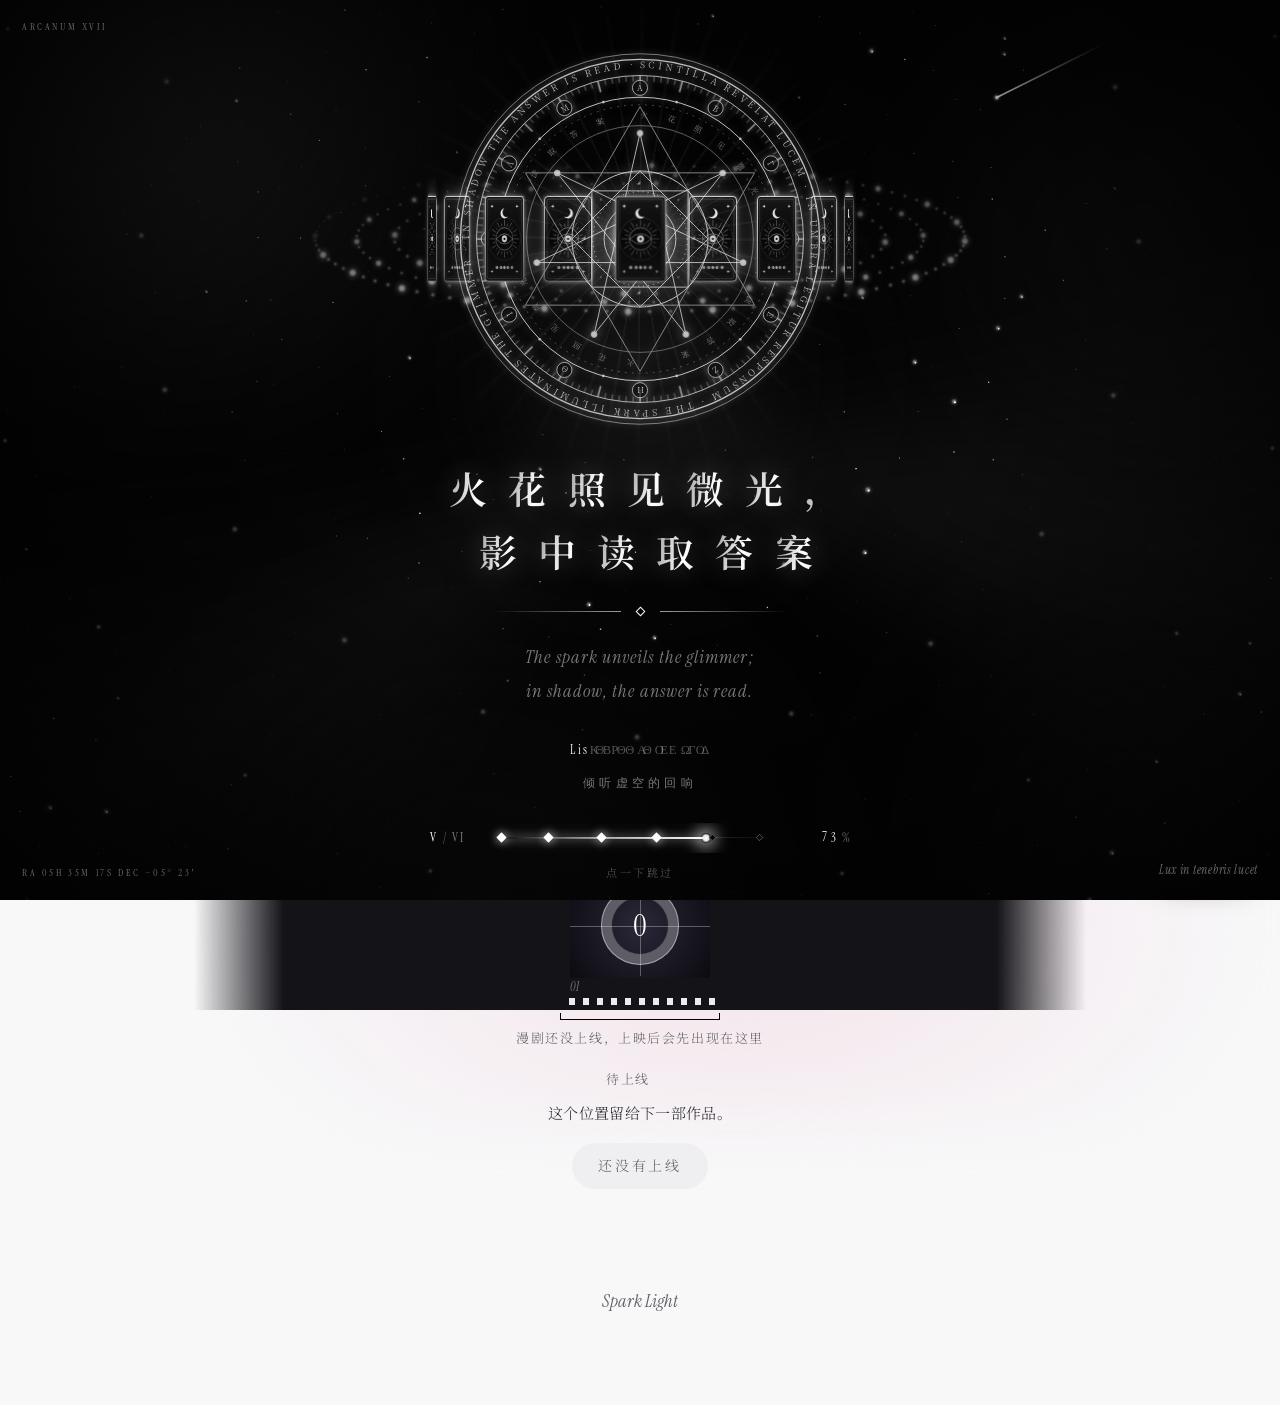
==== commit 334fd513: "新增加载页引擎与首个加载页「星盘与第十七张」，七个页面接入 改了什么： - core/boot.js 启动时先跑加载页，再挂外壳 - 七个页面（含两个游戏页）的 head 加 core/loader." ====
--- a/drama/index.html
+++ b/drama/index.html
@@ -12,12 +12,14 @@
 <link rel="preload" as="style" href="https://fonts.googleapis.com/css2?family=Instrument+Serif:ital@0;1&family=Noto+Serif+SC:wght@300;400;600&display=swap" onload="this.onload=null;this.rel='stylesheet'">
 <noscript><link rel="stylesheet" href="https://fonts.googleapis.com/css2?family=Instrument+Serif:ital@0;1&family=Noto+Serif+SC:wght@300;400;600&display=swap"></noscript>
 <link rel="stylesheet" href="../core/base.css">
+<link rel="stylesheet" href="../core/loader.css">
 <script src="../themes/registry.js"></script>
 <script src="../core/init.js"></script>
 <noscript><style>.sl-fallback{opacity:1!important;animation:none!important;pointer-events:auto!important}</style></noscript>
 <link rel="stylesheet" href="page.css">
 </head>
 <body data-page="drama">
+<script src="../core/loader-boot.js"></script>
 <a class="sl-fallback" href="../">Spark Light 主界面</a>
 <main id="main" class="sl-main">
   <header class="sl-page-head drp-head">
--- a/core/base.css
+++ b/core/base.css
@@ -35,6 +35,7 @@
   --sl-z-bg: -1;
   --sl-z-head: 40;
   --sl-z-bar: 45;
+  --sl-z-chrome: 60;      /* 顶部胶囊与导航面板：高于顶栏与底栏，低于弹层 */
   --sl-z-grain: 60;
   --sl-z-scrim: 70;
   --sl-z-sheet: 80;
@@ -253,3 +254,88 @@
 .sl-chip { min-height: 40px; padding: 0 16px; display: inline-flex; align-items: center; border: 1px solid var(--sl-line); border-radius: var(--sl-radius-pill); font-size: 14px; letter-spacing: .08em; text-decoration: none; transition: background-color .3s var(--sl-ease), color .3s var(--sl-ease), transform .3s var(--sl-ease); }
 .sl-chip:hover { background: var(--sl-ink); color: var(--sl-on-ink); border-color: var(--sl-ink); }
 .sl-chip:active { transform: scale(.96); }
+
+/* ---------- 外壳形态二：顶部正中胶囊 + 展开面板 + 底部浮动按钮 ----------
+   由主题的 chrome: 'pill' 启用（core/init.js 写 data-chrome，core/shell.js 按它搭结构）。
+   主界面自带顶栏与悬浮球，不用这一套，所以下面的边距规则排除主界面。 */
+html[data-chrome="pill"] body:not([data-page="home"]) {
+  padding-top: calc(70px + var(--sl-sat));
+  padding-bottom: calc(var(--sl-bar-h) + var(--sl-sab) + 24px);
+}
+.sl-chrome {
+  position: fixed; left: 0; right: 0; top: calc(12px + var(--sl-sat)); z-index: var(--sl-z-chrome);
+  display: flex; justify-content: center; pointer-events: none;
+}
+.sl-chrome > * { pointer-events: auto; }
+.sl-pill-btn {
+  height: 46px; padding: 0 10px 0 18px; display: inline-flex; align-items: center; gap: 10px;
+  border-radius: var(--sl-radius-pill); background: var(--sl-glass-bg);
+  -webkit-backdrop-filter: blur(18px) saturate(1.3); backdrop-filter: blur(18px) saturate(1.3);
+  box-shadow: inset 0 0 0 1px var(--sl-line), 0 18px 40px -24px rgba(0, 0, 0, .55);
+  transition: transform .35s var(--sl-ease), box-shadow .35s var(--sl-ease);
+}
+.sl-pill-btn[aria-expanded="true"] { transform: scale(1.02); }
+.sl-pill-brand { font-family: var(--sl-font-disp); font-style: italic; font-size: 17px; line-height: 1; letter-spacing: .01em; white-space: nowrap; }
+.sl-pill-star {
+  flex: none; width: 20px; height: 20px;
+  background: var(--sl-star-fill, linear-gradient(135deg, #d8d2ff, #a597ff 58%, #74c9bc));
+  -webkit-mask: var(--sl-star) center / contain no-repeat; mask: var(--sl-star) center / contain no-repeat;
+  animation: sl-star-spin 16s linear infinite;
+}
+.sl-pill-btn[aria-expanded="true"] .sl-pill-star { animation-duration: 3.2s; }
+@keyframes sl-star-spin { to { transform: rotate(360deg); } }
+
+/* 展开面板 */
+.sl-nav-panel {
+  position: absolute; top: calc(100% + 8px); left: 50%;
+  width: min(358px, calc(100vw - 24px)); padding: 8px; border-radius: 24px;
+  background: var(--sl-surface);
+  box-shadow: 0 0 0 1px var(--sl-line), 0 34px 64px -34px rgba(0, 0, 0, .45);
+  transform: translateX(-50%) translateY(-10px) scale(.97); opacity: 0; visibility: hidden;
+  transition: opacity .3s var(--sl-ease), transform .32s var(--sl-ease), visibility 0s .32s;
+}
+.sl-nav-panel.on { transform: translateX(-50%); opacity: 1; visibility: visible; transition-delay: 0s; }
+.sl-nav-veil {
+  position: fixed; inset: 0; z-index: -1; background: rgba(12, 10, 24, .14);
+  -webkit-backdrop-filter: blur(2px); backdrop-filter: blur(2px);
+  opacity: 0; visibility: hidden; transition: opacity .3s var(--sl-ease), visibility 0s .3s;
+}
+.sl-nav-veil.on { opacity: 1; visibility: visible; transition-delay: 0s; }
+.sl-panel-head { display: flex; align-items: baseline; justify-content: space-between; padding: 6px 12px 8px; }
+.sl-panel-head b { font-size: 11px; font-weight: 400; letter-spacing: .26em; color: var(--sl-mute); }
+.sl-panel-head em { font-family: var(--sl-font-disp); font-style: italic; font-size: 12px; color: var(--sl-faint); }
+.sl-panel-row {
+  display: flex; align-items: center; gap: 10px; width: 100%; padding: 10px 12px; border-radius: 14px;
+  text-align: left; text-decoration: none;
+  transition: background-color .3s var(--sl-ease), padding-left .35s var(--sl-ease);
+}
+.sl-panel-t { flex: 1; min-width: 0; }
+.sl-panel-t > span { display: block; font-size: 15px; letter-spacing: .04em; }
+.sl-panel-t > small { display: block; margin-top: 2px; font-size: 12px; letter-spacing: .06em; line-height: 1.6; color: var(--sl-mute); }
+.sl-panel-chev { flex: none; width: 9px; height: 9px; border-right: 1.5px solid var(--sl-ink); border-top: 1.5px solid var(--sl-ink); transform: rotate(45deg); opacity: .35; transition: transform .35s var(--sl-ease), opacity .3s; }
+.sl-panel-star { flex: none; width: 10px; height: 10px; background: var(--sl-star-fill, linear-gradient(135deg, #d8d2ff, #a597ff 58%, #74c9bc)); -webkit-mask: var(--sl-star) center / contain no-repeat; mask: var(--sl-star) center / contain no-repeat; }
+.sl-panel-row[aria-current="page"] { background: var(--sl-line-2); }
+.sl-panel-div { display: flex; align-items: center; gap: 10px; margin: 4px 16px; }
+.sl-panel-div::before, .sl-panel-div::after { content: ""; flex: 1; height: 1px; background: var(--sl-line-2); }
+.sl-panel-div i { width: 6px; height: 6px; border: 1px solid var(--sl-faint); transform: rotate(45deg); }
+.sl-panel-dots { position: absolute; inset: 0; pointer-events: none; }
+.sl-panel-cs { position: absolute; width: 13px; height: 13px; background: var(--sl-star-fill, linear-gradient(135deg, #d8d2ff, #a597ff 58%, #74c9bc)); -webkit-mask: var(--sl-star) center / contain no-repeat; mask: var(--sl-star) center / contain no-repeat; opacity: .7; }
+.sl-panel-dot { position: absolute; width: 5px; height: 5px; background: none; -webkit-mask: var(--sl-star) center / contain no-repeat; mask: var(--sl-star) center / contain no-repeat; }
+@media (hover: hover) and (pointer: fine) {
+  .sl-panel-row:hover { background: var(--sl-line-2); padding-left: 16px; }
+  .sl-panel-row:hover .sl-panel-chev { opacity: .7; transform: translateX(2px) rotate(45deg); }
+}
+
+/* 底部浮动：排单状态 + 下单 */
+.sl-dock { position: fixed; left: 0; right: 0; bottom: 0; z-index: var(--sl-z-bar); display: flex; align-items: center; justify-content: space-between; gap: 10px; padding: 0 14px calc(18px + var(--sl-sab)); pointer-events: none; }
+.sl-dock > * { pointer-events: auto; }
+.sl-dock .sl-dock-state {
+  min-height: 42px; height: 42px; padding: 0 16px; border-radius: var(--sl-radius-pill);
+  background: var(--sl-glass-bg); -webkit-backdrop-filter: blur(16px); backdrop-filter: blur(16px);
+  box-shadow: inset 0 0 0 1px var(--sl-line); font-size: 12px; letter-spacing: .1em; color: var(--sl-mute);
+}
+.sl-dock .sl-dock-order {
+  min-height: 46px; height: 46px; padding: 0 20px; font-size: 14px; letter-spacing: .12em;
+  /* 深色封面（返图页、主界面）上也要看得出边界，所以加一圈极淡的白边 */
+  box-shadow: 0 0 0 1px rgba(255, 255, 255, .18), 0 14px 30px -14px rgba(0, 0, 0, .55);
+}
--- a/core/loader.css
+++ b/core/loader.css
@@ -0,0 +1,27 @@
+/* core/loader.css
+   加载页（进站时的开屏）的容器与交接层。
+   具体长什么样在 loaders/<id>/loader.css 里；这里只有“盖子”本身，很小，
+   每个页面都在 <head> 里同步引入，保证脚本还没到时就已经有一层黑，不会先闪一下内容。
+
+   规则（docs/启动包-v5.md）：只在进站时出现、点一下或 Esc 跳过、出错就不显示。 */
+
+:root { --sl-z-loader: 200; }
+
+.slx-load {
+  position: fixed;
+  inset: 0;
+  z-index: var(--sl-z-loader);
+  background: #020202;
+  overflow: hidden;
+  opacity: 1;
+  transition: opacity .34s var(--sl-ease), visibility 0s .34s;
+}
+
+/* 交接：先淡出，再卸载 */
+.slx-load--out { opacity: 0; visibility: hidden; }
+
+/* 简化动效下不做淡出 */
+html[data-motion="simple"] .slx-load { transition-duration: .001ms; }
+
+/* 加载页自己的根节点铺满整层 */
+.slx-load > * { position: absolute; inset: 0; }
--- a/drama/page.css
+++ b/drama/page.css
@@ -8,10 +8,10 @@
   --drp-violet: #7d6ce1;    /* 银幕底下的柔光 */
   --drp-fw: 118px;          /* 胶片单格宽度，宽屏时在下面的媒体查询里加大 */
 }
-body[data-page="drama"] .sl-main { max-width: 920px; padding-left: clamp(16px, 3.6vw, 40px); padding-right: clamp(16px, 3.6vw, 40px); }
+body[data-page="drama"] .sl-main { max-width: 920px; padding-left: 14px; padding-right: 14px; }
 
 /* ===== 页头 ===== */
-body[data-page="drama"] .drp-head { display: grid; gap: 10px; justify-items: start; padding-top: var(--sl-gap-head); padding-bottom: clamp(16px, 3.4vw, 24px); }
+body[data-page="drama"] .drp-head { display: grid; gap: 10px; justify-items: start; padding: clamp(24px, 6vw, 44px) 4px clamp(20px, 4vw, 30px); }
 body[data-page="drama"] .sl-page-title { font-size: clamp(34px, 9vw, 56px); letter-spacing: .08em; line-height: 1.15; }
 body[data-page="drama"] .drp-h1-sub { display: block; margin-top: 6px; font-family: var(--sl-font-disp); font-style: italic; font-weight: 400; font-size: .42em; letter-spacing: .02em; color: var(--sl-mute); }
 body[data-page="drama"] .sl-lede { margin: 0; max-width: 30em; font-size: 15px; }
@@ -57,25 +57,13 @@
 body[data-page="drama"] .drp-cap h2 { margin: 0; font-weight: 400; font-size: clamp(19px, 5vw, 28px); letter-spacing: .1em; line-height: 1.35; text-shadow: 0 0 18px rgba(255, 255, 255, .35); }
 body[data-page="drama"] .drp-cap span { font-size: 12px; letter-spacing: .2em; opacity: .75; }
 
-/* 画面：有封面用封面，没有就用同色系的渐层加一个描边编号，不编造画面 */
+/* 画面：有封面用封面；没有封面时用参考稿里的线条插画打底，右上角标“封面待补” */
 body[data-page="drama"] .drp-art { position: absolute; inset: 0; overflow: hidden; }
 body[data-page="drama"] .drp-art img { display: block; width: 100%; height: 100%; object-fit: cover; }
-body[data-page="drama"] .drp-art-no {
-  position: absolute; left: 6%; top: 7%; z-index: 1;
-  font-family: var(--sl-font-disp); font-size: clamp(52px, 16vw, 150px); line-height: .8; letter-spacing: -.03em;
-  color: transparent; -webkit-text-stroke: 1px rgba(255, 255, 255, .45);
-}
-body[data-page="drama"] .drp-art-star {
-  position: absolute; right: 7%; top: 12%; z-index: 1; width: 16px; height: 16px;
-  background: linear-gradient(135deg, #fff, #cfc8ff);
-  -webkit-mask: var(--sl-star) center / contain no-repeat; mask: var(--sl-star) center / contain no-repeat;
-  animation: drp-twinkle 3.6s ease-in-out infinite;
-}
-body[data-page="drama"] .drp-art-star2 { right: 13%; top: 26%; width: 9px; height: 9px; animation-duration: 5.2s; animation-delay: -1.6s; }
-@keyframes drp-twinkle { 0%, 100% { opacity: .3; transform: scale(.8); } 50% { opacity: 1; transform: scale(1); } }
+body[data-page="drama"] .drp-art svg { position: absolute; inset: 0; width: 100%; height: 100%; display: block; }
 body[data-page="drama"] .drp-art-ph {
-  position: absolute; right: 12px; top: 12px; z-index: 2; padding: 1px 9px; border-radius: var(--sl-radius-pill);
-  font-size: 11px; letter-spacing: .16em; color: rgba(255, 255, 255, .8); background: rgba(255, 255, 255, .14);
+  position: absolute; right: 12px; top: 12px; z-index: 2; padding: 1px 10px; border-radius: var(--sl-radius-pill);
+  font-size: 11px; letter-spacing: .16em; color: #fff; background: rgba(255, 255, 255, .16);
 }
 
 /* 待上线：片头倒数圈里写一个 0，像还没装片的放映机 */
@@ -99,6 +87,7 @@
 body[data-page="drama"] .drp-tabs button::after { content: ""; position: absolute; left: 50%; right: 50%; bottom: 6px; height: 1px; background: var(--sl-ink); transition: left .35s var(--sl-ease), right .35s var(--sl-ease); }
 body[data-page="drama"] .drp-tabs button[aria-selected="true"] { color: var(--sl-ink); }
 body[data-page="drama"] .drp-tabs button[aria-selected="true"]::after { left: 0; right: 0; }
+body[data-page="drama"] .drp-tabs button[aria-disabled="true"] { opacity: .32; cursor: default; }
 
 /* ===== 胶片 ===== */
 body[data-page="drama"] .drp-strip-wrap { position: relative; margin: 30px calc(50% - 50vw) 0; }
@@ -128,10 +117,7 @@
   transition: opacity .45s var(--sl-ease), filter .45s var(--sl-ease);
 }
 body[data-page="drama"] .drp-frame.is-on .drp-frame-img { opacity: 1; filter: none; }
-/* 胶片格很小，编号和“封面待补”都按格子的尺寸缩小 */
-body[data-page="drama"] .drp-frame .drp-art-no { font-size: 42px; -webkit-text-stroke-color: rgba(255, 255, 255, .5); }
-body[data-page="drama"] .drp-frame .drp-art-star { width: 10px; height: 10px; }
-body[data-page="drama"] .drp-frame .drp-art-star2 { width: 6px; height: 6px; }
+/* 胶片格很小，“封面待补”不在格子里显示 */
 body[data-page="drama"] .drp-frame .drp-art-ph { display: none; }
 body[data-page="drama"] .drp-frame .drp-leader b { font-size: 30px; }
 body[data-page="drama"] .drp-frame .drp-leader small { display: none; }
@@ -188,8 +174,7 @@
   position: fixed; z-index: 2; overflow: hidden; border-radius: 3px; background: #000;
   transform-origin: 0 0; box-shadow: 0 0 0 1px rgba(255, 255, 255, .06), 0 0 140px -30px var(--drp-glow, var(--drp-violet));
 }
-body[data-page="drama"] .drp-pscreen.flying { transition: transform .9s var(--sl-ease); }
-body[data-page="drama"] .drp-pscreen.reading { overflow-y: auto; overscroll-behavior: contain; background: #0d0c12; }
+body[data-page="drama"] .drp-pscreen.flying { transition: transform .9s var(--sl-ease); }body[data-page="drama"] .drp-pscreen.reading { overflow-y: auto; overscroll-behavior: contain; background: #0d0c12; }
 body[data-page="drama"] .drp-pscreen::after { content: ""; position: absolute; inset: 0; pointer-events: none; background: #fff; opacity: 0; }
 body[data-page="drama"] .drp-theater.lit .drp-pscreen:not(.reading)::after { animation: drp-flicker 4s steps(1) infinite; }
 @keyframes drp-flicker {
@@ -239,5 +224,10 @@
   body[data-page="drama"] { --drp-fw: 150px; }
   body[data-page="drama"] .drp-strip-wrap { margin-left: 0; margin-right: 0; margin-top: 36px; }
   body[data-page="drama"] .drp-tabs { margin-top: 36px; }
-  body[data-page="drama"] .drp-art-no { font-size: 170px; }
-}
+}
+
+/* ===== 页脚：与参考稿一致，居中的斜体署名 ===== */
+body[data-page="drama"] .sl-foot {
+  margin-top: 48px; padding: 48px 0 0; border-top: 0; text-align: center;
+  font-family: var(--sl-font-disp); font-style: italic; font-size: 18px; letter-spacing: 0; color: var(--sl-mute);
+}
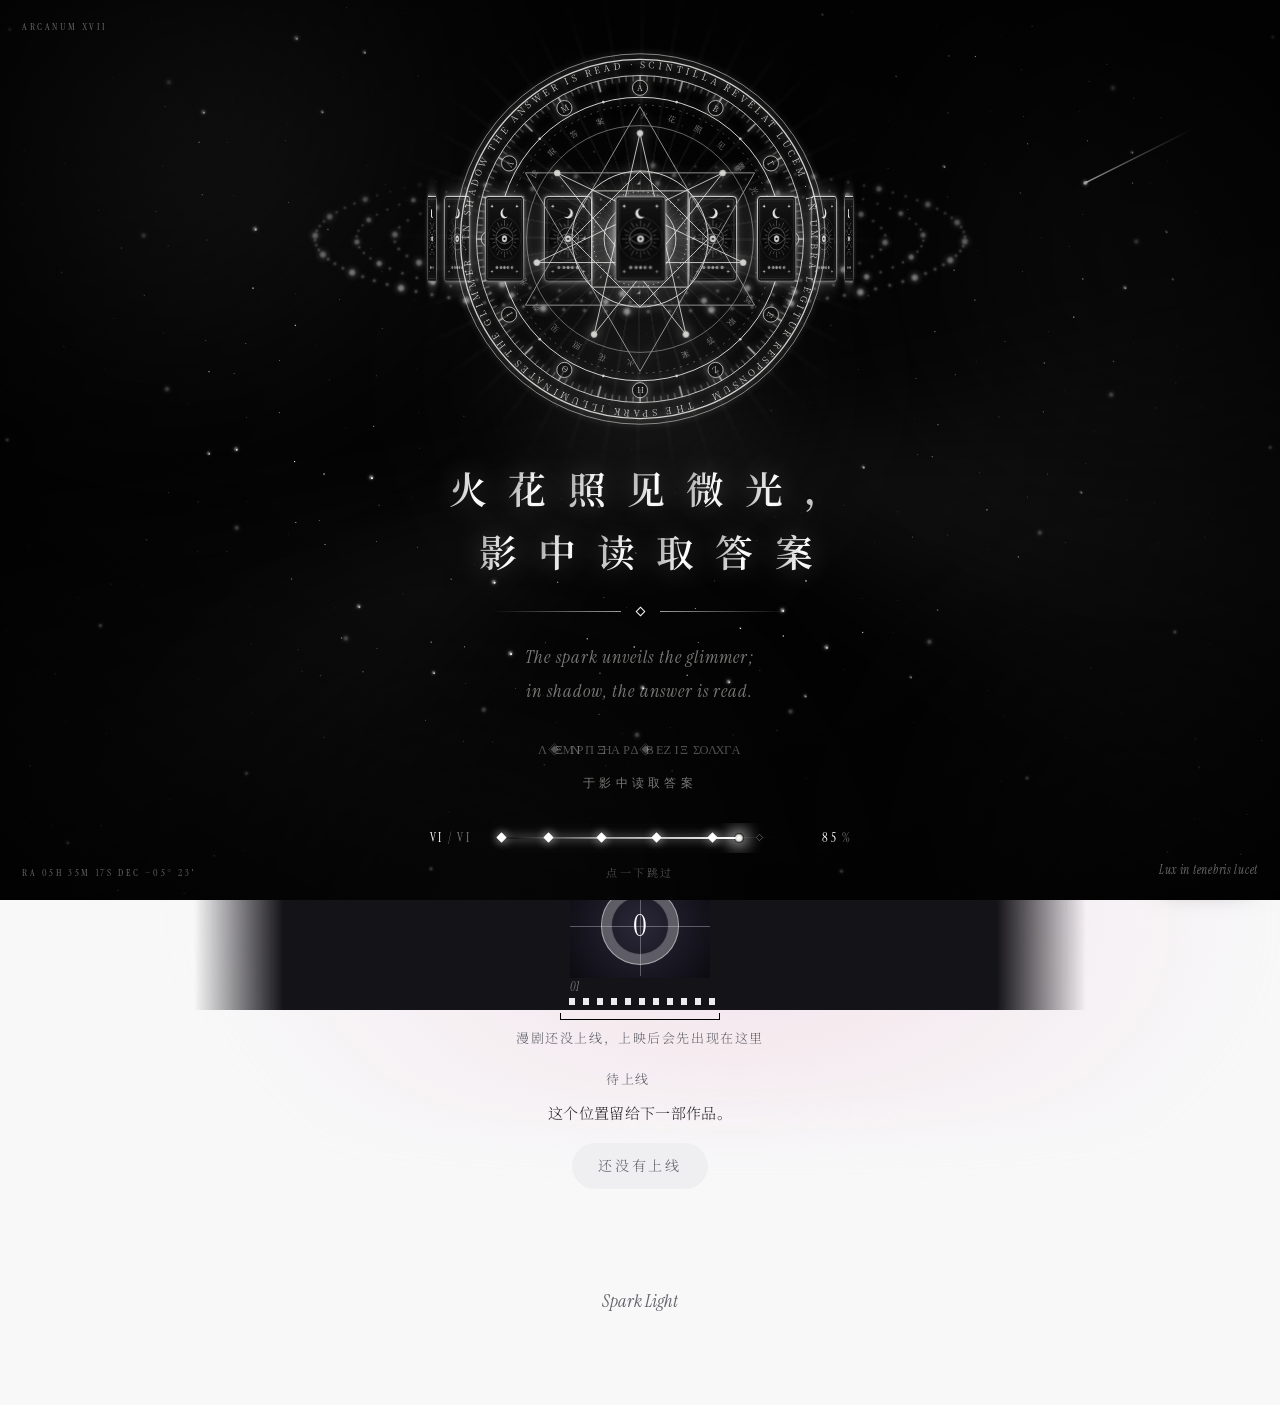
==== commit 893251b9: "接入《网站文字声明》全部文案，封面可展开介绍，AI 内容点击解封马赛克 改了什么（19 个文件）： - data/：site 定位语与英文副句、contact 下单渠道、crafts 四件星物介绍、s" ====
--- a/drama/index.html
+++ b/drama/index.html
@@ -31,9 +31,10 @@
   <section class="drp-hall" id="drp-hall" aria-label="漫剧放映">
     <!-- 银幕：显示当前选中的这一部 -->
     <div class="drp-screen-wrap" id="drp-screen-wrap">
-      <div class="drp-screen" id="drp-screen">
+      <div class="drp-screen drp-ai-masked" id="drp-screen">
         <div class="drp-layer" id="drp-layer-a" aria-hidden="true"></div>
         <div class="drp-layer" id="drp-layer-b" aria-hidden="true"></div>
+        <button type="button" class="drp-ai-veil" id="drp-ai-veil" aria-label="本页内容由 AI 生成，点击显示画面"><span>本页为 AI 漫剧内容 · 轻触解封画面</span></button>
         <div class="drp-cap"><h2 id="drp-screen-title"></h2><span id="drp-screen-kind"></span></div>
       </div>
     </div>
--- a/drama/page.css
+++ b/drama/page.css
@@ -56,6 +56,23 @@
 }
 body[data-page="drama"] .drp-cap h2 { margin: 0; font-weight: 400; font-size: clamp(19px, 5vw, 28px); letter-spacing: .1em; line-height: 1.35; text-shadow: 0 0 18px rgba(255, 255, 255, .35); }
 body[data-page="drama"] .drp-cap span { font-size: 12px; letter-spacing: .2em; opacity: .75; }
+
+/* AI 银幕马赛克遮罩：点击才解封显示 */
+body[data-page="drama"] .drp-ai-veil {
+  position: absolute; inset: 0; z-index: 4; width: 100%; height: 100%; border: 0; cursor: pointer;
+  display: grid; place-items: center; padding: 16px; text-align: center; color: #fff;
+  background-color: rgba(18, 16, 28, .68);
+  background-image: repeating-conic-gradient(rgba(165, 151, 255, .18) 0% 25%, rgba(20, 18, 32, .45) 0% 50%);
+  background-size: 16px 16px; backdrop-filter: blur(12px); -webkit-backdrop-filter: blur(12px);
+  transition: opacity .45s var(--sl-ease), visibility 0s .45s;
+}
+body[data-page="drama"] .drp-ai-veil span {
+  font-size: 13px; letter-spacing: .16em; padding: 7px 16px; border-radius: var(--sl-radius-pill);
+  background: rgba(255, 255, 255, .14); box-shadow: inset 0 0 0 1px rgba(255, 255, 255, .3);
+}
+body[data-page="drama"] .drp-screen:not(.drp-ai-masked) .drp-ai-veil {
+  opacity: 0; visibility: hidden; pointer-events: none;
+}
 
 /* 画面：有封面用封面；没有封面时用参考稿里的线条插画打底，右上角标“封面待补” */
 body[data-page="drama"] .drp-art { position: absolute; inset: 0; overflow: hidden; }
